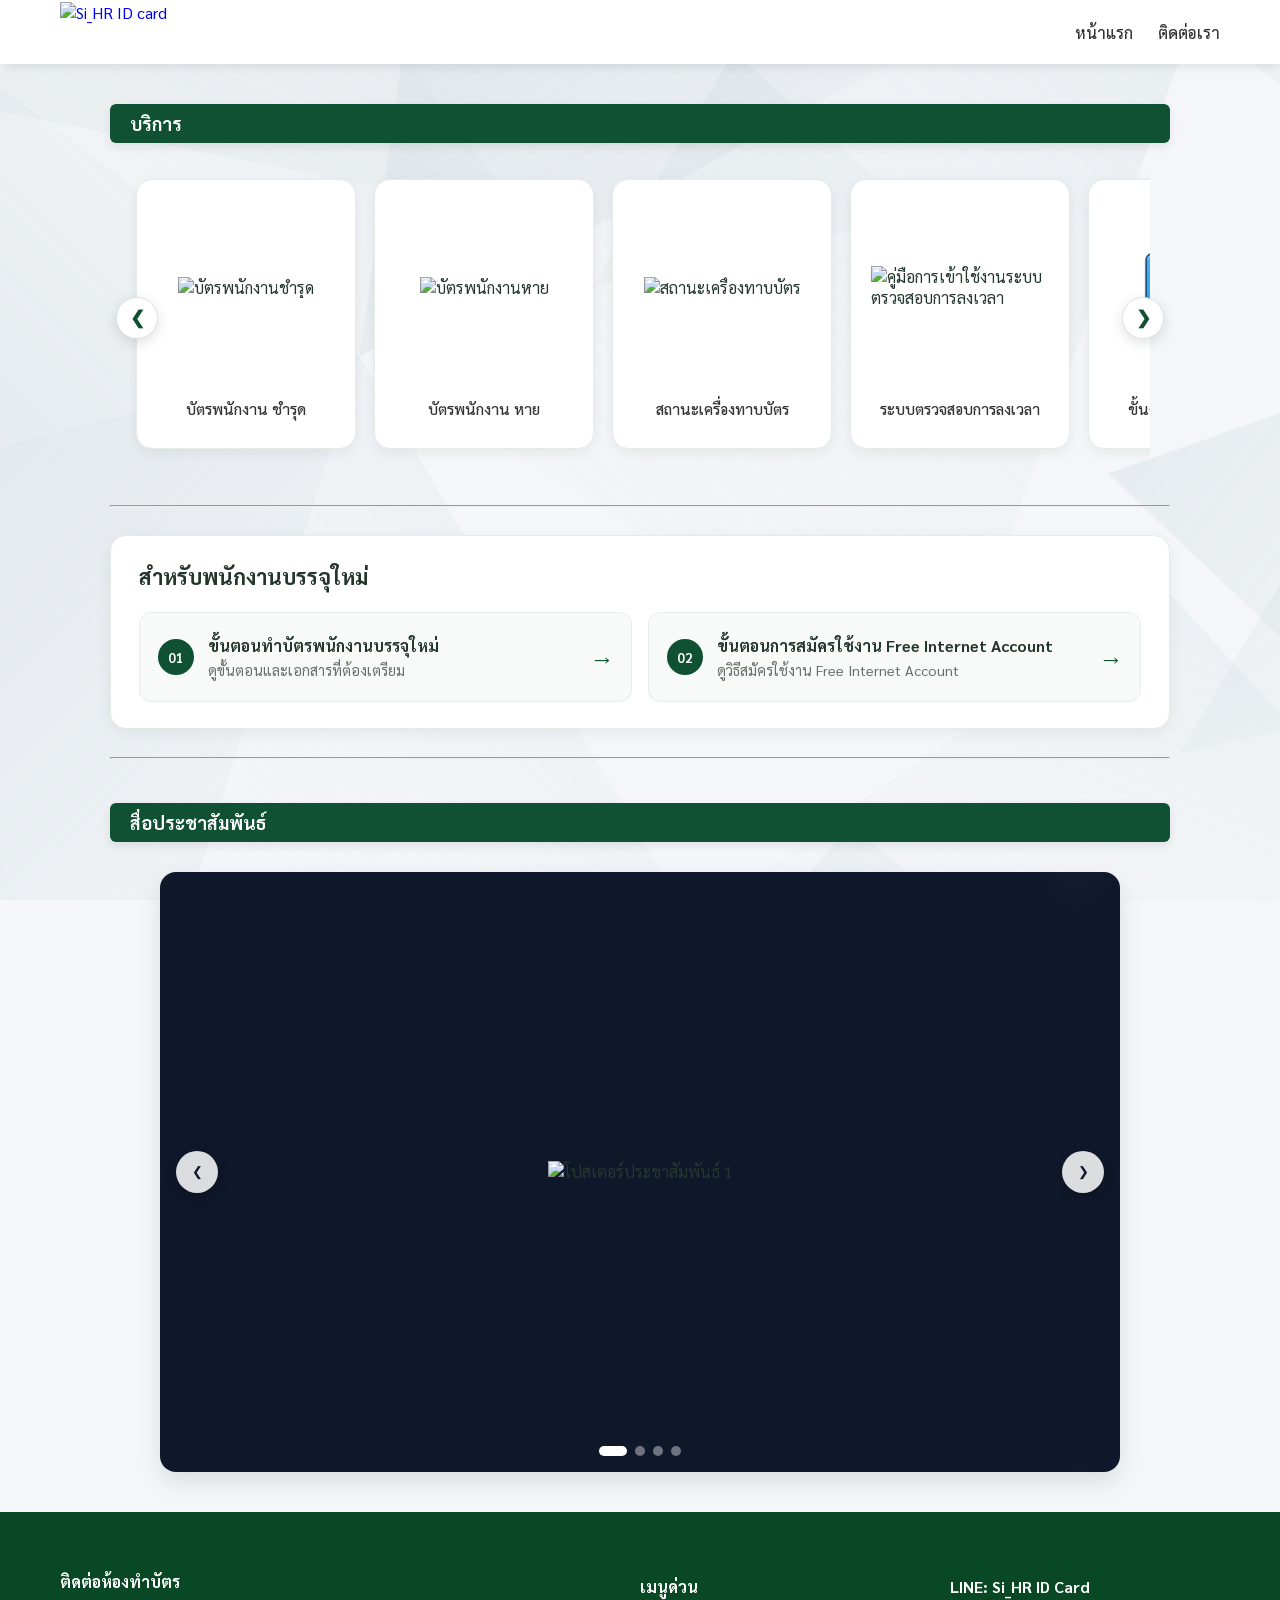
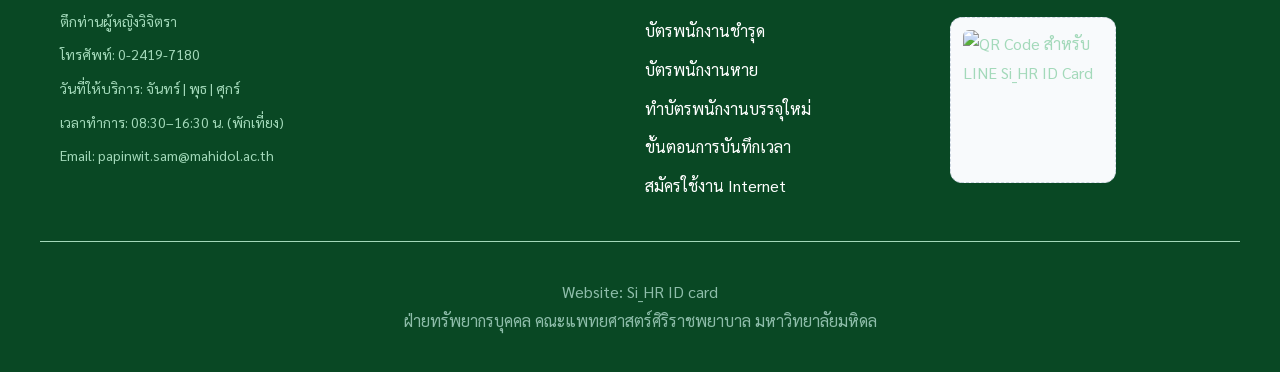
==== index.html @ 568f3525 "Update index.html" ====
<!DOCTYPE html>
<html lang="th">
<head>
  <meta charset="utf-8">
  <meta name="viewport" content="width=device-width, initial-scale=1">
  <title>Si_HR ID card - ฝ่ายทรัพยากรบุคคล คณะแพทยศาสตร์ศิริราชพยาบาล</title>
      <link rel="icon" type="image/png" href="favicon.png">
    <link rel="apple-touch-icon" href="favicon.png">

  <!-- Google Fonts -->
  <link rel="preconnect" href="https://fonts.googleapis.com">
  <link rel="preconnect" href="https://fonts.gstatic.com" crossorigin>
  <link href="https://fonts.googleapis.com/css2?family=Sarabun:wght@300;400;500;700&display=swap" rel="stylesheet">
  <link href="https://fonts.googleapis.com/css2?family=Prompt:wght@300;400;500;600&display=swap" rel="stylesheet">

  <!-- CSS หลัก (รวมจาก Style.html) -->
  <style>
    /* Base styles */
    *,
    *::before,
    *::after {
      box-sizing: border-box;
    }

    html {
      -webkit-text-size-adjust: 100%;
      text-size-adjust: 100%;
    }

    body {
      margin: 0;
      display: flex;
      flex-direction: column;
      min-height: 100vh;
      overflow-x: hidden;
      background: #f4f6f9;
      color: #26372e;
      font-family: 'Sarabun', 'Segoe UI', Tahoma, Geneva, Verdana, sans-serif;
      font-size: 16px;
    }

    a {
      text-decoration: none;
    }

    /* Styling ตัว Navbar */
    .navbar {
      background-color: #ffffff;
      box-shadow: 0 2px 10px rgba(0, 0, 0, 0.1);
      position: sticky;
      top: 0;
      z-index: 1000;
      height: 64px;
    }

    .navbar-container {
      height: 64px;
      min-height: 0;
      width: 100%;
      max-width: 1200px;
      margin: 0 auto;
      padding: 0 20px;
      display: flex;
      justify-content: space-between;
      align-items: center;
    }

    /* โลโก้ Navbar */
    .brand-logo {
      display: flex;
      align-items: center;
      flex-shrink: 0;
    }

    .brand-logo img {
      display: block;
      width: auto;
      height: 60px;
      max-width: min(48vw, 220px);
      object-fit: contain;
    }

    /* เมนูลิงก์ (Desktop) */
    .nav-menu {
      display: flex;
      list-style: none;
      gap: 25px;
      align-items: center;
    }

    .nav-item .nav-link {
      text-decoration: none;
      color: #333;
      font-size: 1rem;
      font-weight: 500;
      transition: color 0.3s ease;
    }

    .nav-item .nav-link:hover {
      color: #094824;
    }

    /* ซ่อน Checkbox สำหรับเปิด/ปิดเมนูมือถือ */
    .menu-toggle {
      display: none;
    }

    /* ปุ่ม Hamburger สำหรับมือถือ */
    .hamburger {
      display: none;
      flex-direction: column;
      cursor: pointer;
      gap: 5px;
    }

    .hamburger span {
      width: 25px;
      height: 3px;
      background-color: #333;
      border-radius: 2px;
      transition: all 0.3s ease;
    }

    @media (max-width: 768px) {
      .hamburger {
        display: flex;
      }

      .nav-menu {
        position: absolute;
        top: 100%;
        left: 0;
        width: 100%;
        background-color: #ffffff;
        flex-direction: column;
        align-items: center;
        padding: 20px 0;
        gap: 20px;
        box-shadow: 0 5px 10px rgba(0, 0, 0, 0.1);
        display: none;
      }

      .menu-toggle:checked ~ .nav-menu {
        display: flex;
      }

      .menu-toggle:checked ~ .hamburger span:nth-child(1) {
        transform: rotate(45deg) translate(5px, 6px);
      }
      .menu-toggle:checked ~ .hamburger span:nth-child(2) {
        opacity: 0;
      }
      .menu-toggle:checked ~ .hamburger span:nth-child(3) {
        transform: rotate(-45deg) translate(5px, -6px);
      }
    }

    /* Main Container */
    .main-container {
      width: 100%;
      flex: 1 0 auto;
    }

    .grid-section-container {
      max-width: 1100px;
      margin: 40px auto;
      padding: 0 20px;
    }

    /* Page Header Banner */
    .page-title-banner {
      background-color: #0f5132;
      color: #ffffff;
      text-align: left;
      padding: 8px 20px;
      margin-bottom: 15px;
      border-radius: 6px;
      box-shadow: 0 4px 10px rgba(0, 0, 0, 0.08);
      font-size: 18px;
    }

    /* Image Grid */
    .image-grid-container {
      max-width: 1200px;
      margin: 40px auto;
      padding: 0 20px;
    }

    .image-grid {
      display: grid;
      grid-template-columns: repeat(5, minmax(0, 1fr));
      gap: 20px;
    }

    .image-card {
      background-color: #ffffff;
      border: 1px solid #e5ebe7;
      border-radius: 16px;
      overflow: hidden;
      box-shadow: 0 4px 14px rgba(0, 0, 0, 0.06);
      transition: transform 0.25s ease, box-shadow 0.25s ease, border-color 0.25s ease;
      cursor: pointer;
      height: 280px;
      display: flex;
      flex-direction: column;
    }

    .image-card:hover {
      transform: translateY(-5px);
      border-color: #0f5132;
      box-shadow: 0 10px 24px rgba(15, 81, 50, 0.12);
    }

    .image-box {
      flex: 1;
      display: flex;
      justify-content: center;
      align-items: center;
      padding: 20px 20px 10px 20px;
      overflow: hidden;
    }

    .image-box img {
      max-width: 100%;
      max-height: 100%;
      object-fit: contain;
      transition: transform 0.3s ease;
    }

    .image-card:hover .image-box img {
      transform: scale(1.08);
    }

    .image-caption {
      height: 60px;
      padding: 0 15px 15px 15px;
      display: flex;
      align-items: center;
      justify-content: center;
      text-align: center;
      font-size: 0.95rem;
      font-weight: 500;
      color: #333333;
      line-height: 1.3;
    }

    .time-menu-icon {
      display: block;
      width: 140px;
      height: 140px;
    }

    /* กล่องขั้นตอนสำหรับพนักงานบรรจุใหม่ */
    .new-staff-guide {
      max-width: 1160px;
      margin: 28px auto;
      padding: 26px 28px;
      background: #ffffff;
      border: 1px solid #e5ebe7;
      border-radius: 16px;
      box-shadow: 0 4px 16px rgba(0, 0, 0, 0.06);
    }

    .new-staff-heading {
      margin-bottom: 22px;
      justify-content: center;
      align-items: center;
    }

    .new-staff-heading h2 {
      margin: 0 0 6px;
      color: #24352c;
      font-size: 1.35rem;
      font-weight: 700;
    }

    .new-staff-links {
      display: grid;
      grid-template-columns: repeat(2, minmax(0, 1fr));
      gap: 16px;
    }

    .new-staff-link-card {
      display: flex;
      align-items: center;
      gap: 14px;
      min-height: 90px;
      padding: 18px;
      color: inherit;
      text-decoration: none !important;
      background: #f7faf8;
      border: 1px solid #e7eee9;
      border-radius: 12px;
      transition: transform 0.2s ease, box-shadow 0.2s ease, border-color 0.2s ease;
    }

    .new-staff-link-card:hover {
      transform: translateY(-3px);
      border-color: #0f5132;
      box-shadow: 0 8px 18px rgba(15, 81, 50, 0.1);
    }

    .new-staff-link-card .step-number {
      display: flex;
      flex: 0 0 36px;
      width: 36px;
      height: 36px;
      align-items: center;
      justify-content: center;
      border-radius: 50%;
      background: #0f5132;
      color: #ffffff;
      font-size: 0.85rem;
      font-weight: 700;
    }

    .new-staff-link-text {
      display: flex;
      flex: 1;
      flex-direction: column;
      gap: 5px;
    }

    .new-staff-link-text strong {
      color: #26372e;
      font-size: 1rem;
    }

    .new-staff-link-text small {
      color: #647067;
      font-size: 0.9rem;
    }

    .link-arrow {
      color: #0f5132;
      font-size: 1.5rem;
      line-height: 1;
    }

    /* Map Container */
    .map-container {
      width: 100%;
      height: 500px;
    }

    .map-container iframe {
      display: block;
      width: 100%;
      height: 100%;
      max-width: 100%;
    }

    /* Poster Banner Slider */
    .poster-slider-container {
      max-width: 1000px;
      margin: 30px auto;
      padding: 0 20px;
    }

    .poster-slider-wrapper {
      position: relative;
      width: 100%;
      height: 600px;
      border-radius: 16px;
      overflow: hidden;
      box-shadow: 0 10px 25px rgba(0, 0, 0, 0.1);
      background-color: #0f172a;
    }

    .poster-slides {
      display: flex;
      width: 100%;
      height: 100%;
      transition: transform 0.5s cubic-bezier(0.25, 1, 0.5, 1);
    }

    .poster-slide {
      min-width: 100%;
      height: 100%;
      position: relative;
      display: flex;
      justify-content: center;
      align-items: center;
    }

    .poster-slide img {
      max-width: 100%;
      max-height: 100%;
      object-fit: contain;
      z-index: 2;
    }

    .poster-bg-blur {
      position: absolute;
      top: 0;
      left: 0;
      width: 100%;
      height: 100%;
      object-fit: cover !important;
      filter: blur(20px) opacity(0.35);
      transform: scale(1.1);
      z-index: 1;
    }

    .slider-btn {
      position: absolute;
      top: 50%;
      transform: translateY(-50%);
      background: rgba(255, 255, 255, 0.85);
      color: #0f172a;
      border: none;
      width: 42px;
      height: 42px;
      border-radius: 50%;
      cursor: pointer;
      z-index: 10;
      display: flex;
      align-items: center;
      justify-content: center;
      box-shadow: 0 4px 12px rgba(0, 0, 0, 0.2);
      transition: background 0.2s, transform 0.2s;
    }

    .slider-btn:hover {
      background: #ffffff;
      transform: translateY(-50%) scale(1.1);
    }

    .slider-btn.prev { left: 16px; }
    .slider-btn.next { right: 16px; }

    .slider-dots {
      position: absolute;
      bottom: 16px;
      left: 50%;
      transform: translateX(-50%);
      display: flex;
      gap: 8px;
      z-index: 10;
    }

    .dot {
      width: 10px;
      height: 10px;
      border-radius: 50%;
      background: rgba(255, 255, 255, 0.4);
      cursor: pointer;
      transition: all 0.3s ease;
    }

    .dot.active {
      width: 28px;
      border-radius: 10px;
      background: #ffffff;
    }

    /* Footer Styles */
    .footer {
      background-color: #094824;
      color: #a3d9ba;
      padding: 40px 0 20px 0;
      margin-top: auto;
      font-size: 16px;
      line-height: 1.8;
    }

    .footer-container {
      max-width: 1200px;
      margin: 0 auto;
      padding: 0 20px;
      display: grid;
      grid-template-columns: 2fr 1fr 1fr;
      gap: 40px;
    }

    .footer-about h3,
    .footer-links h4 {
      color: #ffffff;
      font-size: 16px;
      margin-bottom: 15px;
    }

    .footer-about p {
      line-height: 1.4;
      font-size: 14px;
      color: #a3d9ba;
    }

    .footer-about p:last-child {
      margin-bottom: 0;
    }

    .footer-links ul {
      list-style: none;
      padding: 0;
      margin: 0;
    }

    .footer-links li {
      margin-bottom: 10px;
    }

    .footer-links a {
      color: #ffffff;
      text-decoration: none;
      display: inline-block;
      transition: transform 0.3s cubic-bezier(0.25, 1, 0.5, 1), color 0.3s ease;
    }

    .footer-links a:hover {
      color: #ffffff;
      transform: translateX(8px);
    }

    .footer-links a::before {
      content: "— ";
      opacity: 0;
      margin-right: -12px;
      transition: all 0.3s cubic-bezier(0.25, 1, 0.5, 1);
    }

    .footer-links a:hover::before {
      opacity: 1;
      margin-right: 6px;
    }

    .qr-image-box {
      background: #f8fafc;
      padding: 12px;
      border-radius: 12px;
      border: 1px dashed #cbd5e1;
      display: inline-block;
    }

    .qr-image-box img {
      width: 140px;
      height: 140px;
      object-fit: contain;
      display: block;
      border-radius: 6px;
    }

    .footer-bottom {
      max-width: 1200px;
      margin: 30px auto 0 auto;
      padding: 20px 20px 0 20px;
      border-top: 1px solid #a3d9ba;
      text-align: center;
      color: #8ebdaa;
      font-size: 16px;
    }

    .visitor-counter-box {
      display: inline-flex;
      align-items: center;
      gap: 8px;
      padding: 6px 14px;
      border: 1px solid rgba(255, 255, 255, 0.22);
      border-radius: 20px;
      background: rgba(255, 255, 255, 0.1);
      color: #fff;
      font-size: 0.9rem;
    }

    .visitor-number {
      padding: 2px 8px;
      border-radius: 6px;
      background: rgba(0, 0, 0, 0.2);
      color: #4ade80;
      font-weight: 700;
    }

    /* Responsive Breakpoints */
    @media (max-width: 992px) {
      html {
        font-size: 20px;
      }

      body {
        font-size: 20px;
        line-height: 1.65;
      }

      .navbar,
      .navbar-container {
        height: 80px;
        min-height: 80px;
      }

      .navbar-container {
        padding-right: 20px;
        padding-left: 20px;
      }

      .brand-logo img {
        height: 58px;
        max-width: 55vw;
      }

      .page-title-banner {
        padding: 15px 18px;
        font-size: 1.35rem;
        line-height: 1.4;
      }

      .image-grid-container {
        margin: 28px auto;
      }

      .image-grid,
      .new-staff-links {
        grid-template-columns: minmax(0, 1fr);
        gap: 20px;
      }

      .image-card {
        height: 420px;
      }

      .image-box {
        padding: 18px;
      }

      .image-box img {
        width: min(100%, 280px);
        max-height: 265px;
      }

      .image-caption {
        height: auto;
        min-height: 82px;
        padding: 12px 16px 18px;
        font-size: 1.28rem;
        line-height: 1.5;
      }

      .new-staff-guide {
        padding: 26px 22px;
      }

      .new-staff-heading h2 {
        font-size: 1.45rem;
      }

      .new-staff-link-card {
        min-height: 136px;
        padding: 22px;
      }

      .new-staff-link-card .step-number {
        width: 46px;
        height: 46px;
        flex-basis: 46px;
        font-size: 1rem;
      }

      .new-staff-link-text strong {
        font-size: 1.2rem;
        line-height: 1.45;
      }

      .new-staff-link-text small {
        font-size: 1.05rem;
        line-height: 1.5;
      }

      .link-arrow {
        font-size: 2.2rem;
      }

      .map-container {
        height: min(65vh, 580px) !important;
        min-height: 380px;
        max-height: 580px;
      }

      .poster-slider-wrapper {
        height: clamp(560px, 145vw, 720px);
      }

      .slider-btn {
        width: 48px;
        height: 48px;
        font-size: 1.15rem;
      }

      .footer {
        padding: 42px 0 26px;
        font-size: 1.05rem;
        line-height: 1.8;
      }

      .footer-container {
        grid-template-columns: 1fr;
        gap: 30px;
      }

      .footer-about h3,
      .footer-links h4 {
        margin-bottom: 14px;
        font-size: 1.3rem;
        line-height: 1.45;
      }

      .footer-about p,
      .footer-links a {
        font-size: 1.05rem;
        line-height: 1.4;
      }

      .footer-links li {
        margin-bottom: 6px;
        line-height: 1.35;
      }

      .qr-image-box img {
        width: 180px;
        height: 180px;
      }

      .footer-bottom {
        margin-top: 26px;
        padding-top: 20px;
        font-size: 1rem;
        line-height: 1.7;
      }
    }

    @media (max-width: 768px) {
      .main-container,
      .grid-section-container {
        width: 100%;
        max-width: 100%;
        padding-right: 12px !important;
        padding-left: 12px !important;
      }

      .image-grid-container,
      .poster-slider-container {
        width: 100%;
        max-width: 100%;
        padding-right: 12px;
        padding-left: 12px;
      }
    }

 /* ==========================================
   Service Section: สไลด์บนคอมพิวเตอร์ / เรียงแนวตั้งบนมือถือ
   ========================================== */
.service-slider-section {
  max-width: 1200px;
  margin: 24px auto 36px;
  padding: 0 20px;
  position: relative;
}

.service-slider-header {
  display: flex;
  align-items: center;
  justify-content: space-between;
  margin-bottom: 14px;
}

.service-slider-header h2 {
  margin: 0;
  color: #0f5132;
  font-size: 1.4rem;
  font-weight: 700;
}

.service-slider-wrapper {
  position: relative;
  display: flex;
  align-items: center;
}

/* บนคอมพิวเตอร์: แถบเลื่อนแนวนอน */
.service-track {
  display: flex;
  gap: 18px;
  overflow-x: auto;
  padding: 12px 6px 20px;
  width: 100%;
  cursor: grab;
  user-select: none;
  -webkit-user-select: none;
  scrollbar-width: none;
}

.service-track::-webkit-scrollbar {
  display: none;
}

.service-track.is-dragging {
  cursor: grabbing;
  scroll-behavior: auto !important;
}

.service-track > a {
  flex: 0 0 220px;
  text-decoration: none !important;
  color: inherit;
  -webkit-user-drag: none;
}

.service-track img {
  pointer-events: none;
  -webkit-user-drag: none;
}

.service-track .image-card {
  background-color: #ffffff;
  border: 1px solid #e5ebe7;
  border-radius: 16px;
  overflow: hidden;
  box-shadow: 0 4px 14px rgba(0, 0, 0, 0.06);
  transition: transform 0.25s ease, box-shadow 0.25s ease, border-color 0.25s ease;
  height: 270px;
  display: flex;
  flex-direction: column;
}

.service-track .image-card:hover {
  transform: translateY(-5px);
  border-color: #0f5132;
  box-shadow: 0 10px 24px rgba(15, 81, 50, 0.12);
}

.service-track .image-box {
  flex: 1;
  display: flex;
  justify-content: center;
  align-items: center;
  padding: 20px 20px 10px 20px;
  overflow: hidden;
}

.service-track .image-box img {
  max-width: 100%;
  max-height: 100%;
  object-fit: contain;
  transition: transform 0.3s ease;
}

.service-track .image-card:hover .image-box img {
  transform: scale(1.08);
}

.service-track .image-caption {
  height: 64px;
  padding: 0 14px 14px 14px;
  display: flex;
  align-items: center;
  justify-content: center;
  text-align: center;
  font-size: 0.96rem;
  font-weight: 500;
  color: #333333;
  line-height: 1.35;
}

/* ปุ่มลูกศร ซ้าย - ขวา (แสดงเฉพาะหน้าจอคอมพิวเตอร์) */
.service-nav-btn {
  position: absolute;
  top: 50%;
  transform: translateY(-50%);
  width: 42px;
  height: 42px;
  border-radius: 50%;
  background: #ffffff;
  border: 1px solid #dce5df;
  color: #0f5132;
  font-size: 1.15rem;
  font-weight: 700;
  display: flex;
  align-items: center;
  justify-content: center;
  cursor: pointer;
  z-index: 10;
  box-shadow: 0 4px 14px rgba(0, 0, 0, 0.12);
  transition: background-color 0.2s ease, color 0.2s ease, transform 0.2s ease;
}

.service-nav-btn:hover {
  background: #0f5132;
  color: #ffffff;
  transform: translateY(-50%) scale(1.08);
}

.service-nav-btn.prev { left: -14px; }
.service-nav-btn.next { right: -14px; }

/* ==========================================
   หน้าจอโทรศัพท์ (<= 768px): เรียงแถวละ 1 กล่องลงมาเรื่อยๆ
   ========================================== */
@media (max-width: 768px) {
  .service-slider-section {
    padding: 0 12px;
  }

  /* ซ่อนปุ่มลูกศรซ้าย-ขวาบนมือถือ */
  .service-nav-btn {
    display: none !important;
  }

  /* เปลี่ยนแถบเลื่อนเป็น Grid 1 คอลัมน์เรียงลงมา */
  .service-track {
    display: grid;
    grid-template-columns: minmax(0, 1fr);
    gap: 14px;
    overflow-x: visible;
    padding: 8px 0 12px;
    cursor: default;
  }

  .service-track > a {
    display: block;
    width: 100%;
    flex: none;
  }

  /* คงขนาดกล่องและตัวอักษรเดิมตามที่ต้องการ */
  .service-track .image-card {
    width: 100%;
    height: 245px;
  }

  .service-track .image-box {
    padding: 18px 18px 8px;
  }

  .service-track .image-box img {
    max-height: 145px;
  }

  .service-track .image-caption {
    height: auto;
    min-height: 58px;
    padding: 6px 14px 14px;
    font-size: 0.95rem;
    line-height: 1.4;
  }
}
    
  </style>
</head>

<body>

  <!-- พื้นหลังลายเหลี่ยมโทนเทาอมฟ้า (เคลื่อนที่ช้าๆ ตามการเลื่อนหน้า) -->
    <div id="bgFx" aria-hidden="true" style="position:fixed;inset:0;z-index:-1;overflow:hidden;pointer-events:none;">
        <div data-parallax="1" style="position:absolute;left:-4%;top:-15%;width:108%;height:130%;will-change:transform;">
            <svg viewBox="0 0 1600 1000" preserveAspectRatio="xMidYMid slice" width="100%" height="100%" xmlns="http://www.w3.org/2000/svg">
                <defs>
                    <linearGradient id="bgA" x1="0" y1="0" x2="1" y2="1"><stop offset="0" stop-color="#9fb5bb" stop-opacity=".30"/><stop offset="1" stop-color="#cfdcdf" stop-opacity=".06"/></linearGradient>
                    <linearGradient id="bgB" x1="1" y1="0" x2="0" y2="1"><stop offset="0" stop-color="#b8c9cd" stop-opacity=".26"/><stop offset="1" stop-color="#ffffff" stop-opacity="0"/></linearGradient>
                    <linearGradient id="bgC" x1="0" y1="1" x2="1" y2="0"><stop offset="0" stop-color="#8fa8af" stop-opacity=".22"/><stop offset="1" stop-color="#dde7e9" stop-opacity=".04"/></linearGradient>
                </defs>
                <polygon points="0,0 620,0 560,420" fill="url(#bgB)"/>
                <polygon points="620,0 1320,0 560,420" fill="url(#bgA)"/>
                <polygon points="1320,0 1060,730 560,420" fill="url(#bgB)"/>
                <polygon points="0,0 560,420 0,560" fill="url(#bgC)"/>
                <polygon points="0,560 560,420 380,1000 0,1000" fill="url(#bgA)"/>
                <polygon points="560,420 380,1000 900,1000" fill="url(#bgB)"/>
            </svg>
        </div>
        <div data-parallax="0.65" style="position:absolute;left:-4%;top:-15%;width:108%;height:130%;will-change:transform;">
            <svg viewBox="0 0 1600 1000" preserveAspectRatio="xMidYMid slice" width="100%" height="100%" xmlns="http://www.w3.org/2000/svg">
                <polygon points="1100,0 1600,0 1600,380" fill="url(#bgC)" opacity=".7"/>
                <polygon points="1600,380 1200,520 1600,900" fill="url(#bgA)" opacity=".6"/>
                <polygon points="700,1000 1250,620 1600,1000" fill="url(#bgB)" opacity=".8"/>
                <polygon points="200,200 520,60 700,300" fill="url(#bgC)" opacity=".5"/>
            </svg>
        </div>
        <div data-parallax="0.35" style="position:absolute;left:-4%;top:-15%;width:108%;height:130%;will-change:transform;">
            <svg viewBox="0 0 1600 1000" preserveAspectRatio="xMidYMid slice" width="100%" height="100%" xmlns="http://www.w3.org/2000/svg">
                <polygon points="880,160 1040,300 760,360" fill="url(#bgA)" opacity=".5"/>
                <polygon points="1380,560 1520,700 1260,760" fill="url(#bgA)" opacity=".5"/>
                <polygon points="120,720 260,860 40,900" fill="url(#bgA)" opacity=".5"/>
                <polygon points="980,820 1120,940 860,960" fill="url(#bgA)" opacity=".45"/>
            </svg>
        </div>
    </div>

  <!-- Navbar (รวมจาก Navbar.html) -->
  <nav class="navbar" aria-label="เมนูหลัก">
    <div class="navbar-container">
      <a href="index.html" class="brand-logo" aria-label="Si_HR ID card หน้าแรก">
        <img src="https://lh3.googleusercontent.com/d/1N0Srr3clRVZb4q0xxXGf65a9Et0MfInw" alt="Si_HR ID card">
      </a>

      <input type="checkbox" id="menu-toggle" class="menu-toggle" aria-label="เปิดหรือปิดเมนู">
      <label for="menu-toggle" class="hamburger" aria-hidden="true">
        <span></span><span></span><span></span>
      </label>

      <ul class="nav-menu">
        <li class="nav-item"><a href="index.html" class="nav-link">หน้าแรก</a></li>
        <li class="nav-item"><a href="#contact" class="nav-link">ติดต่อเรา</a></li>
      </ul>
    </div>
  </nav>

  <!-- เนื้อหาหลัก (จาก ID_Card.html) -->
  <main class="main-container">
    <div class="grid-section-container">
      <div class="main-content">

        <h2 class="page-title-banner">บริการ</h2>

       <section class="service-slider-section" aria-labelledby="service-heading">
  <div class="service-slider-wrapper">
    <!-- ปุ่มเลื่อนซ้าย -->
    <button type="button" class="service-nav-btn prev" onclick="scrollServiceTrack(-1)" aria-label="เลื่อนบริการไปทางซ้าย">
      &#10094;
    </button>

    <!-- แถบการ์ดบริการ (เลื่อนซ้าย-ขวาได้ทั้งนิ้วปัดและคลิกปุ่ม) -->
    <div class="service-track" id="serviceTrack">

      <!-- 1. บัตรพนักงานชำรุด -->
      <a href="damaged-card.html">
        <div class="image-card">
          <div class="image-box">
            <img src="https://lh3.googleusercontent.com/d/1MzKDbjQoeiV07Se1hoNVpm5_tr8VKAsE" alt="บัตรพนักงานชำรุด">
          </div>
          <div class="image-caption">บัตรพนักงาน ชำรุด</div>
        </div>
      </a>

      <!-- 2. บัตรพนักงานหาย -->
      <a href="lost-card.html">
        <div class="image-card">
          <div class="image-box">
            <img src="https://lh3.googleusercontent.com/d/1KXcqbKx3KX5I4AiE3S2kB2IRbgbsQtMG" alt="บัตรพนักงานหาย">
          </div>
          <div class="image-caption">บัตรพนักงาน หาย</div>
        </div>
      </a>

      <!-- 3. สถานะเครื่องทาบบัตร -->
      <a href="access-procedures.html" rel="noopener noreferrer">
        <div class="image-card">
          <div class="image-box">
            <img src="https://lh3.googleusercontent.com/d/1tmFdGtsVgbZkvyIh-hMwC46C8wxkjowQ" alt="สถานะเครื่องทาบบัตร">
          </div>
          <div class="image-caption">สถานะเครื่องทาบบัตร</div>
        </div>
      </a>

      <!-- 4. คู่มือระบบตรวจสอบการลงเวลา -->
      <a href="card-map.html" target="_blank" rel="noopener noreferrer">
        <div class="image-card">
          <div class="image-box">
            <img src="https://lh3.googleusercontent.com/d/1Ao64DWcdWOHHdDG-63X2jXXSx6j0qG5H" alt="คู่มือการเข้าใช้งานระบบตรวจสอบการลงเวลา">
          </div>
          <div class="image-caption">ระบบตรวจสอบการลงเวลา</div>
        </div>
      </a>

      <!-- 5. ขั้นตอนการบันทึกเวลา -->
      <a href="time-recording-guide.html">
        <div class="image-card">
          <div class="image-box">
          <img src="time-recording-guide.png" alt="ขั้นตอนการบันทึกเวลา">
          </div>
          <div class="image-caption">ขั้นตอนการบันทึกเวลา</div>
        </div>
      </a>

      <!-- 6. การลงเวลา กรณีลาครึ่งวัน -->
      <a href="half-day-leave.html">
        <div class="image-card">
          <div class="image-box">
          <img src="half-day-leave.png" alt="การลงเวลากรณีลาครึ่งวัน">
          </div>
          <div class="image-caption">การลงเวลากรณีลาครึ่งวัน</div>
        </div>
      </a>

    </div>

    <!-- ปุ่มเลื่อนขวา -->
    <button type="button" class="service-nav-btn next" onclick="scrollServiceTrack(1)" aria-label="เลื่อนบริการไปทางขวา">
      &#10095;
    </button>
  </div>
</section>

        <hr>

        <!-- สำหรับพนักงานบรรจุใหม่ -->
        <section class="new-staff-guide">
          <div class="new-staff-heading">
            <h2>สำหรับพนักงานบรรจุใหม่</h2>
          </div>

          <div class="new-staff-links">
            <a class="new-staff-link-card" href="new-employee-card.html">
              <span class="step-number">01</span>
              <span class="new-staff-link-text">
                <strong>ขั้นตอนทำบัตรพนักงานบรรจุใหม่</strong>
                <small>ดูขั้นตอนและเอกสารที่ต้องเตรียม</small>
              </span>
              <span class="link-arrow" aria-hidden="true">&rarr;</span>
            </a>

            <a class="new-staff-link-card" href="internet-guide.html">
              <span class="step-number">02</span>
              <span class="new-staff-link-text">
                <strong>ขั้นตอนการสมัครใช้งาน Free Internet Account</strong>
                <small>ดูวิธีสมัครใช้งาน Free Internet Account</small>
              </span>
              <span class="link-arrow" aria-hidden="true">&rarr;</span>
            </a>
          </div>
        </section>

        <hr>

        <!-- แผนที่ (ชี้ไปที่ GitHub Pages แผนที่ที่สร้างไว้) 
        <div class="map-container">
          <iframe
            src="https://papinwitsam.github.io/siriraj-HR-ID-card/card-map.html"
            width="100%"
            height="100%"
            style="border: 0; border-radius: 8px;"
            allowfullscreen>
          </iframe>
        </div>-->

        <br>
      </div>

      <!-- สื่อประชาสัมพันธ์ -->
      <h2 class="page-title-banner">สื่อประชาสัมพันธ์</h2>

      <div class="poster-slider-container">
        <div class="poster-slider-wrapper">

          <button class="slider-btn prev" onclick="moveSlide(-1)" aria-label="เลื่อนโปสเตอร์ก่อนหน้า">
            &#10094;
          </button>
          <button class="slider-btn next" onclick="moveSlide(1)" aria-label="เลื่อนโปสเตอร์ถัดไป">
            &#10095;
          </button>

          <div class="poster-slides" id="posterSlides">
            <div class="poster-slide">
              <img src="https://lh3.googleusercontent.com/d/1p2bYehZKLTsUDFuSaKD73L88STmVhKTY" class="poster-bg-blur" alt="" aria-hidden="true">
              <img src="https://lh3.googleusercontent.com/d/1p2bYehZKLTsUDFuSaKD73L88STmVhKTY" alt="โปสเตอร์ประชาสัมพันธ์ 1">
            </div>

            <div class="poster-slide">
              <img src="https://lh3.googleusercontent.com/d/1LsRslHw8bgGKkA-_j0Hh54Bbmb5_7h_n" class="poster-bg-blur" alt="" aria-hidden="true">
              <img src="https://lh3.googleusercontent.com/d/1LsRslHw8bgGKkA-_j0Hh54Bbmb5_7h_n" alt="โปสเตอร์ประชาสัมพันธ์ 2">
            </div>

            <div class="poster-slide">
              <img src="https://lh3.googleusercontent.com/d/1pc4wAUBtdFqz4mg_Xm4aV3Edn9Mp1m1d" class="poster-bg-blur" alt="" aria-hidden="true">
              <img src="https://lh3.googleusercontent.com/d/1pc4wAUBtdFqz4mg_Xm4aV3Edn9Mp1m1d" alt="โปสเตอร์ประชาสัมพันธ์ 3">
            </div>

            <div class="poster-slide">
              <img src="https://lh3.googleusercontent.com/d/1c1IlvbdfFsJ7xsNHm33H0rqQc73-g9Au" class="poster-bg-blur" alt="" aria-hidden="true">
              <img src="https://lh3.googleusercontent.com/d/1c1IlvbdfFsJ7xsNHm33H0rqQc73-g9Au" alt="โปสเตอร์ประชาสัมพันธ์ 4">
            </div>
          </div>

          <div class="slider-dots" id="sliderDots">
            <span class="dot active" onclick="currentSlide(0)" aria-label="แสดงโปสเตอร์ที่ 1"></span>
            <span class="dot" onclick="currentSlide(1)" aria-label="แสดงโปสเตอร์ที่ 2"></span>
            <span class="dot" onclick="currentSlide(2)" aria-label="แสดงโปสเตอร์ที่ 3"></span>
            <span class="dot" onclick="currentSlide(3)" aria-label="แสดงโปสเตอร์ที่ 4"></span>
          </div>

        </div>
      </div>

    </div>
  </main>

  <!-- Site footer (รวมจาก Footer.html) -->
  <footer class="footer">
    <div class="footer-container">
      <div class="footer-about" id="contact">
        <h3>ติดต่อห้องทำบัตร</h3>
        <p>ตึกท่านผู้หญิงวิจิตรา</p>
        <p>โทรศัพท์: 0-2419-7180</p>
        <p>วันที่ให้บริการ: จันทร์ | พุธ | ศุกร์</p>
        <p>เวลาทำการ: 08:30–16:30 น. (พักเที่ยง)</p>
        <p>Email: papinwit.sam@mahidol.ac.th</p>
      </div>

      <nav class="footer-links" aria-label="เมนูด่วน">
        <h4>เมนูด่วน</h4>
        <ul>
          <li><a href="damaged-card.html">บัตรพนักงานชำรุด</a></li>
          <li><a href="lost-card.html">บัตรพนักงานหาย</a></li>
          <li><a href="new-employee-card.html">ทำบัตรพนักงานบรรจุใหม่</a></li>
          <li><a href="time-recording-guide.html">ขั้นตอนการบันทึกเวลา</a></li>
          <li><a href="internet-guide.html">สมัครใช้งาน Internet</a></li>
        </ul>
      </nav>

      <div class="footer-links">
        <h4>LINE: Si_HR ID Card</h4>
        <div class="qr-image-box">
          <img src="https://lh3.googleusercontent.com/d/1Mvo_v_kDtL4wOh22Q36dZmUaND2Kub74" alt="QR Code สำหรับ LINE Si_HR ID Card" loading="lazy">
        </div>
      </div>
    </div>

    <div class="footer-bottom">
      <p>Website: Si_HR ID card<br>ฝ่ายทรัพยากรบุคคล คณะแพทยศาสตร์ศิริราชพยาบาล มหาวิทยาลัยมหิดล</p>
    </div>
  </footer>

  <!-- Script สไลด์โปสเตอร์ -->
  <script>
    let currentIndex = 0;
    const slides = document.getElementById('posterSlides');
    const dots = document.querySelectorAll('#sliderDots .dot');
    const totalSlides = dots.length;
    let autoSlideTimer;

    function updateSlide() {
      if (!slides || totalSlides === 0) return;
      slides.style.transform = `translateX(-${currentIndex * 100}%)`;
      dots.forEach((dot, index) => {
        dot.classList.toggle('active', index === currentIndex);
      });
    }

    function moveSlide(direction) {
      if (totalSlides === 0) return;
      currentIndex = (currentIndex + direction + totalSlides) % totalSlides;
      updateSlide();
      resetAutoSlide();
    }

    function currentSlide(index) {
      if (totalSlides === 0) return;
      currentIndex = (index + totalSlides) % totalSlides;
      updateSlide();
      resetAutoSlide();
    }

    function startAutoSlide() {
      if (totalSlides <= 1) return;
      autoSlideTimer = setInterval(() => {
        currentIndex = (currentIndex + 1) % totalSlides;
        updateSlide();
      }, 4000);
    }

    function resetAutoSlide() {
      clearInterval(autoSlideTimer);
      startAutoSlide();
    }

    startAutoSlide();

    document.addEventListener('DOMContentLoaded', function () {
  const track = document.getElementById('serviceTrack');
  if (!track) return;

  const originalCards = Array.from(track.children);
  const mobileQuery = window.matchMedia('(max-width: 768px)');
  let isSliderActive = false;
  let setWidth = 0;
  let isJumping = false;

  function getSetWidth() {
    const firstOriginal = originalCards[0];
    const gap = parseFloat(getComputedStyle(track).gap) || 18;
    return (firstOriginal.offsetWidth + gap) * originalCards.length;
  }

  function enableDesktopSlider() {
    if (isSliderActive) return;
    isSliderActive = true;

    // สร้างสำเนาหัว-ท้ายเฉพาะตอนใช้งานบนหน้าจอคอมพิวเตอร์
    for (let i = 0; i < 2; i++) {
      originalCards.forEach(card => {
        const cloneEnd = card.cloneNode(true);
        cloneEnd.classList.add('service-clone');
        cloneEnd.setAttribute('aria-hidden', 'true');
        track.appendChild(cloneEnd);
      });
      originalCards.slice().reverse().forEach(card => {
        const cloneStart = card.cloneNode(true);
        cloneStart.classList.add('service-clone');
        cloneStart.setAttribute('aria-hidden', 'true');
        track.insertBefore(cloneStart, track.firstChild);
      });
    }

    setWidth = getSetWidth();
    track.scrollLeft = setWidth * 2;
  }

  function disableMobileSlider() {
    if (!isSliderActive) return;
    isSliderActive = false;

    // ลบการ์ดสำเนาออกทั้งหมดบนมือถือ เพื่อไม่ให้แสดงซ้ำซ้อน
    track.querySelectorAll('.service-clone').forEach(el => el.remove());
    track.scrollLeft = 0;
  }

  function handleResponsiveMode(e) {
    if (e.matches) {
      disableMobileSlider();
    } else {
      enableDesktopSlider();
    }
  }

  // ตรวจสอบโหมดทันทีที่โหลดหน้าเว็บ และคอยจับเวลาปรับขนาดหน้าจอ
  handleResponsiveMode(mobileQuery);
  mobileQuery.addEventListener('change', handleResponsiveMode);

  window.addEventListener('resize', () => {
    if (!isSliderActive) return;
    setWidth = getSetWidth();
    track.scrollLeft = setWidth * 2;
  });

  // ระบบวนลูป (ทำงานเฉพาะบนคอมพิวเตอร์)
  function handleInfiniteLoop() {
    if (!isSliderActive || isJumping) return;

    if (track.scrollLeft < setWidth * 1.2) {
      isJumping = true;
      track.scrollLeft += setWidth;
      requestAnimationFrame(() => { isJumping = false; });
    } else if (track.scrollLeft > setWidth * 2.8) {
      isJumping = true;
      track.scrollLeft -= setWidth;
      requestAnimationFrame(() => { isJumping = false; });
    }
  }
  track.addEventListener('scroll', handleInfiniteLoop, { passive: true });

  // ระบบคลิกเมาส์ค้างแล้วลากบนคอมพิวเตอร์
  let isDown = false;
  let startX = 0;
  let scrollStart = 0;
  let hasDragged = false;

  track.addEventListener('mousedown', (e) => {
    if (!isSliderActive || e.button !== 0) return;
    isDown = true;
    hasDragged = false;
    track.classList.add('is-dragging');
    startX = e.pageX - track.offsetLeft;
    scrollStart = track.scrollLeft;
  });

  window.addEventListener('mousemove', (e) => {
    if (!isDown || !isSliderActive) return;
    const x = e.pageX - track.offsetLeft;
    const walk = (x - startX) * 1.3;
    if (Math.abs(walk) > 6) {
      hasDragged = true;
    }
    track.scrollLeft = scrollStart - walk;
    handleInfiniteLoop();
  });

  window.addEventListener('mouseup', () => {
    if (!isDown) return;
    isDown = false;
    track.classList.remove('is-dragging');
  });

  track.addEventListener('click', (e) => {
    if (hasDragged) {
      e.preventDefault();
      e.stopPropagation();
      hasDragged = false;
    }
  }, true);

  // ปุ่มกดลูกศร ซ้าย - ขวา บนคอมพิวเตอร์
  window.scrollServiceTrack = function (direction) {
    if (!isSliderActive) return;
    const firstOriginal = originalCards[0];
    const gap = parseFloat(getComputedStyle(track).gap) || 18;
    const step = (firstOriginal.offsetWidth + gap) * 2;

    track.scrollBy({
      left: direction * step,
      behavior: 'smooth'
    });
  };
});
    
  </script>

</body>
</html>
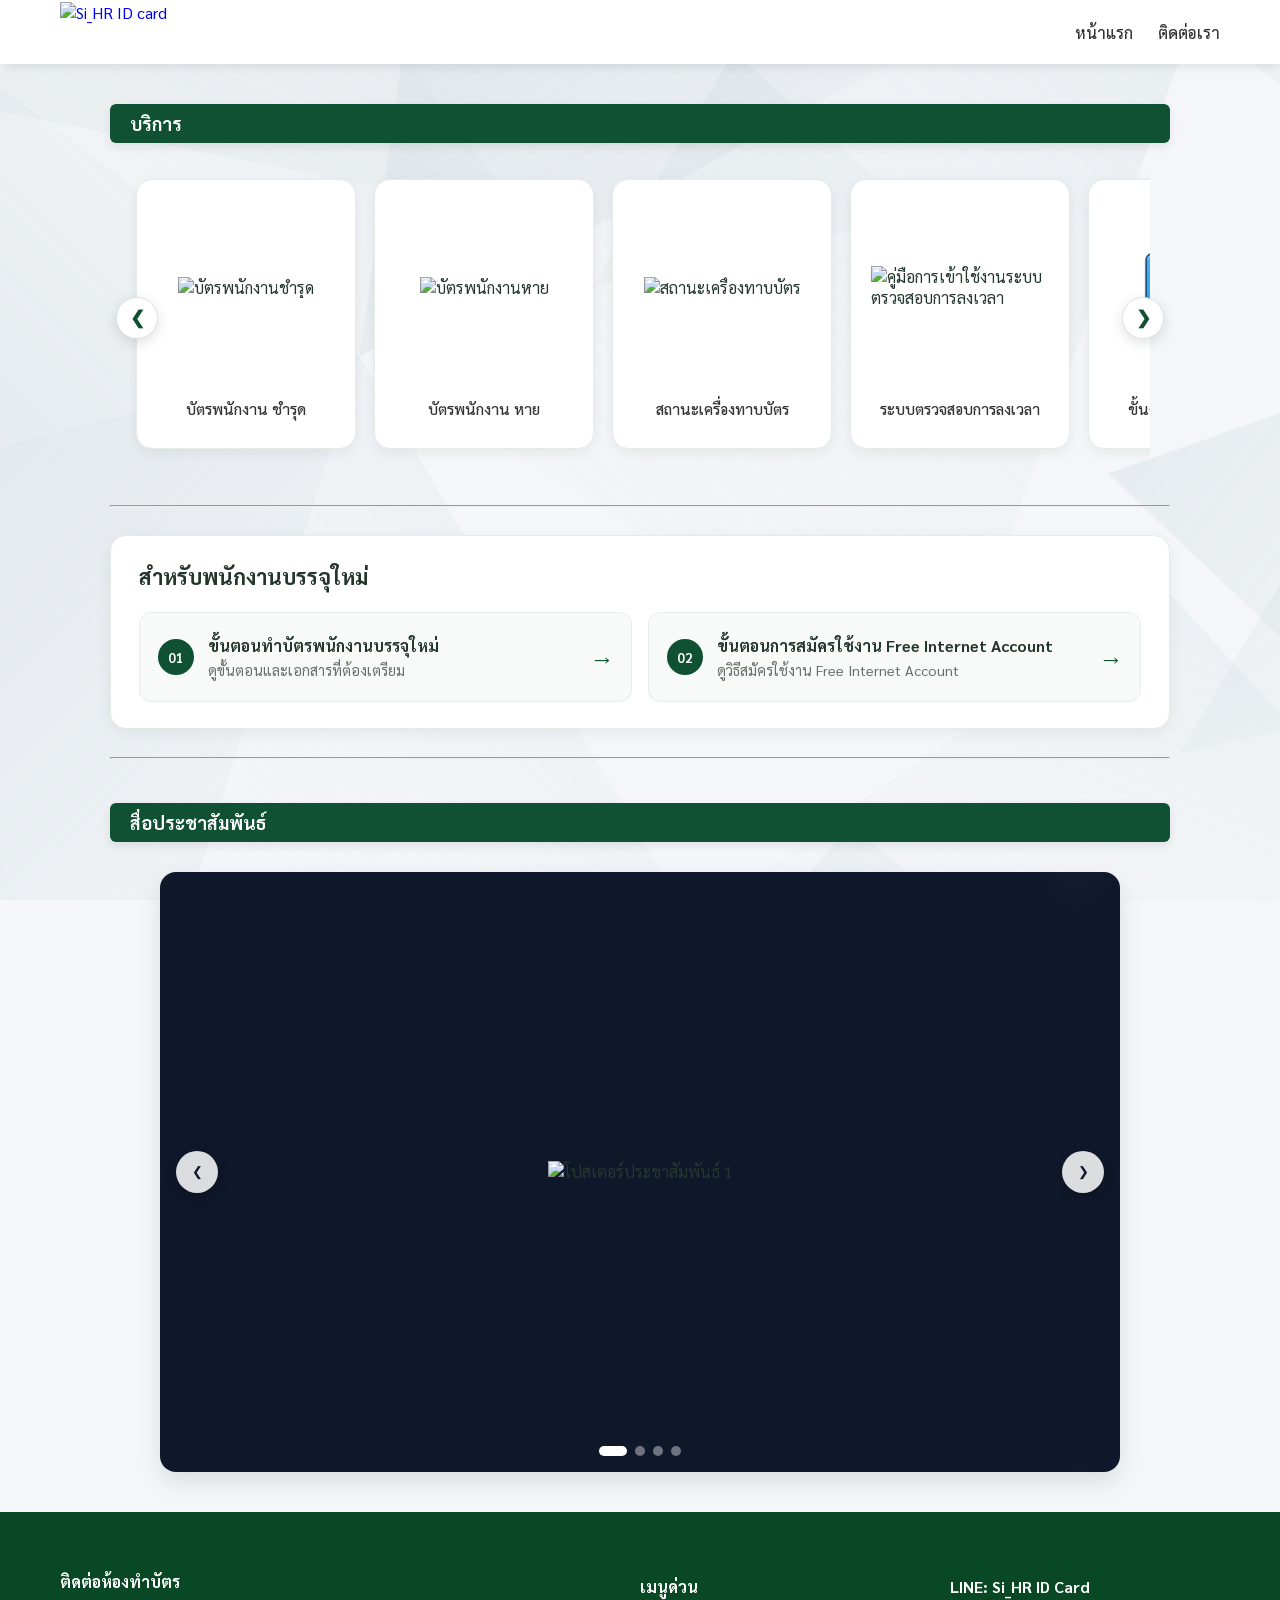
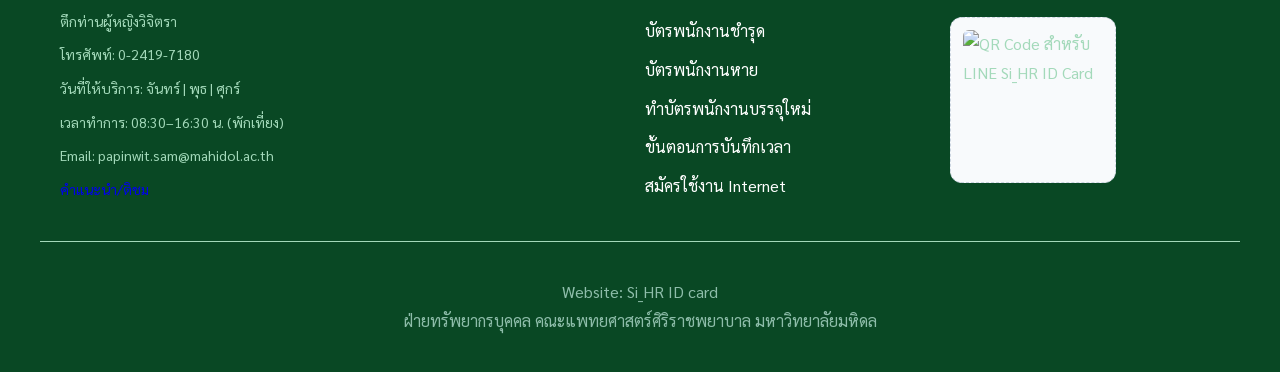
==== commit 74cdf86d: "Update index.html" ====
--- a/index.html
+++ b/index.html
@@ -1039,7 +1039,7 @@
       </a>
 
       <!-- 3. สถานะเครื่องทาบบัตร -->
-      <a href="access-procedures.html" rel="noopener noreferrer">
+      <a href="card-map.html" rel="noopener noreferrer">
         <div class="image-card">
           <div class="image-box">
             <img src="https://lh3.googleusercontent.com/d/1tmFdGtsVgbZkvyIh-hMwC46C8wxkjowQ" alt="สถานะเครื่องทาบบัตร">
@@ -1049,7 +1049,7 @@
       </a>
 
       <!-- 4. คู่มือระบบตรวจสอบการลงเวลา -->
-      <a href="card-map.html" target="_blank" rel="noopener noreferrer">
+      <a href="access-procedures.html" target="_blank" rel="noopener noreferrer">
         <div class="image-card">
           <div class="image-box">
             <img src="https://lh3.googleusercontent.com/d/1Ao64DWcdWOHHdDG-63X2jXXSx6j0qG5H" alt="คู่มือการเข้าใช้งานระบบตรวจสอบการลงเวลา">
@@ -1190,6 +1190,7 @@
         <p>วันที่ให้บริการ: จันทร์ | พุธ | ศุกร์</p>
         <p>เวลาทำการ: 08:30–16:30 น. (พักเที่ยง)</p>
         <p>Email: papinwit.sam@mahidol.ac.th</p>
+        <p style="color: #ffffff"><a href="https://forms.gle/JvUvBWacMSyfYq31A">คำแนะนำ/ติชม</a></p>
       </div>
 
       <nav class="footer-links" aria-label="เมนูด่วน">
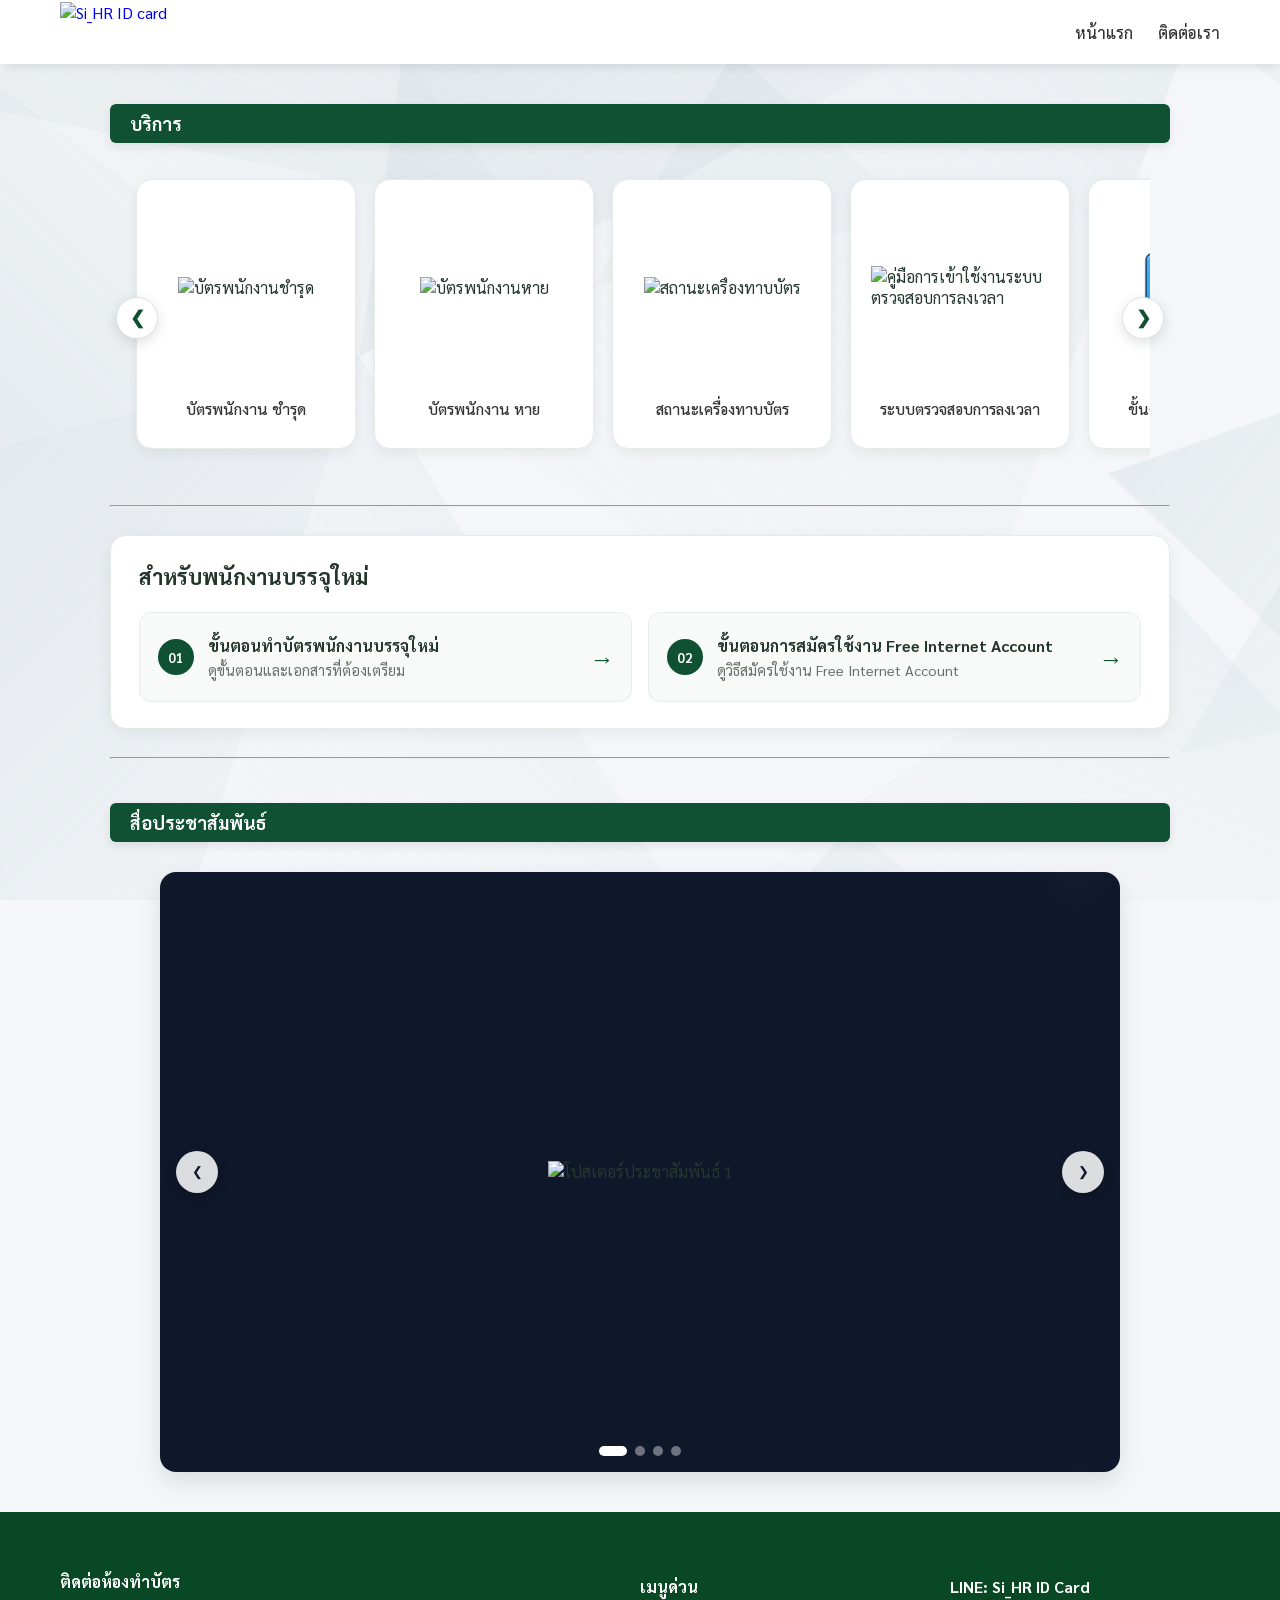
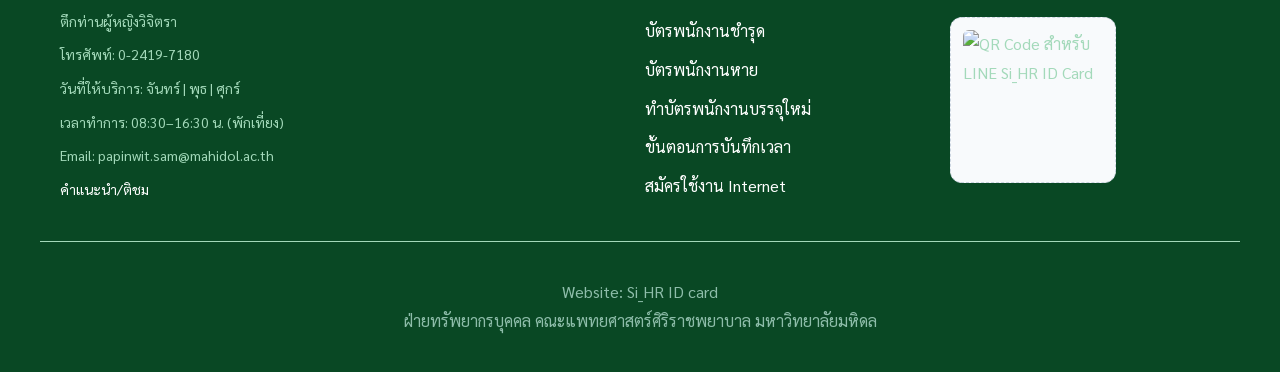
==== commit 059d5ac6: "Update index.html" ====
--- a/index.html
+++ b/index.html
@@ -1190,7 +1190,7 @@
         <p>วันที่ให้บริการ: จันทร์ | พุธ | ศุกร์</p>
         <p>เวลาทำการ: 08:30–16:30 น. (พักเที่ยง)</p>
         <p>Email: papinwit.sam@mahidol.ac.th</p>
-        <p style="color: #ffffff"><a href="https://forms.gle/JvUvBWacMSyfYq31A">คำแนะนำ/ติชม</a></p>
+        <p><a href="https://forms.gle/JvUvBWacMSyfYq31A" style="color: #ffffff" target="_blank">คำแนะนำ/ติชม</a></p>
       </div>
 
       <nav class="footer-links" aria-label="เมนูด่วน">
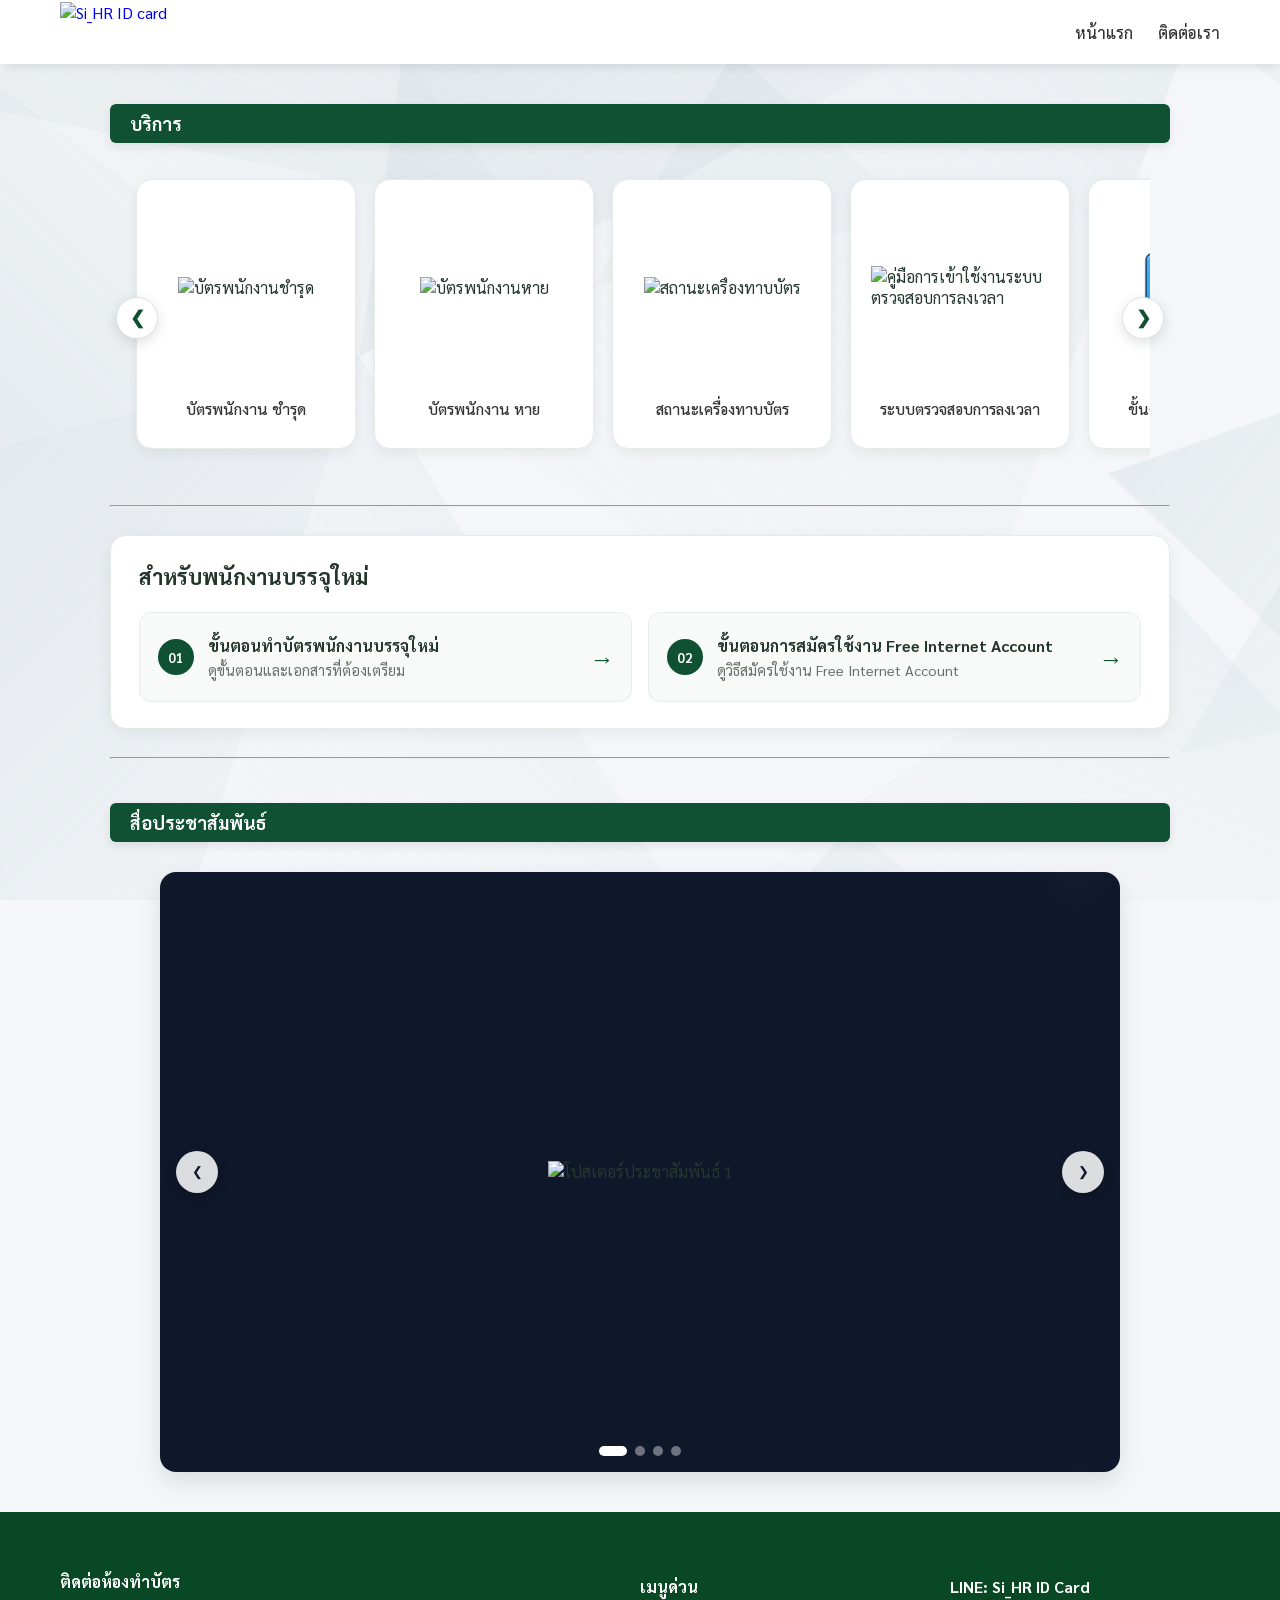
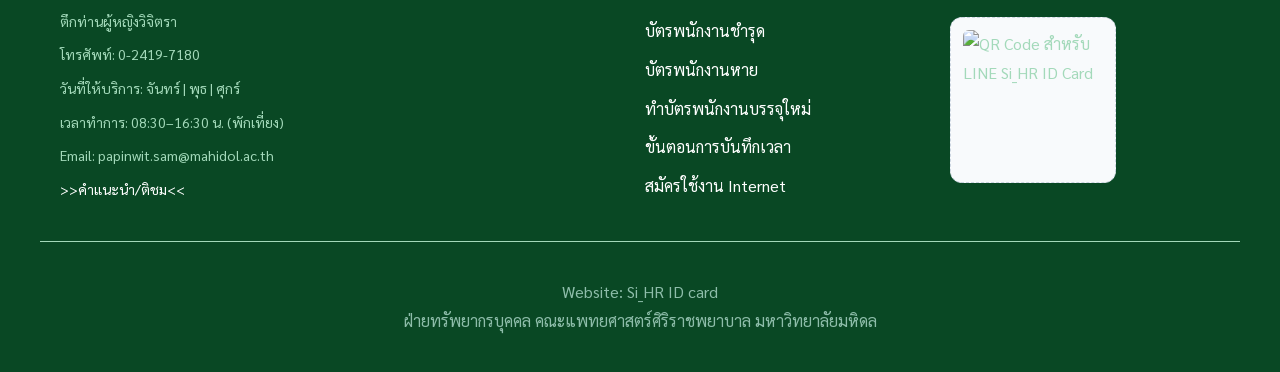
==== commit 5e281ffd: "Update index.html" ====
--- a/index.html
+++ b/index.html
@@ -1190,7 +1190,7 @@
         <p>วันที่ให้บริการ: จันทร์ | พุธ | ศุกร์</p>
         <p>เวลาทำการ: 08:30–16:30 น. (พักเที่ยง)</p>
         <p>Email: papinwit.sam@mahidol.ac.th</p>
-        <p><a href="https://forms.gle/JvUvBWacMSyfYq31A" style="color: #ffffff" target="_blank">คำแนะนำ/ติชม</a></p>
+        <p><a href="https://forms.gle/JvUvBWacMSyfYq31A" style="color: #ffffff" target="_blank">>>คำแนะนำ/ติชม<<</a></p>
       </div>
 
       <nav class="footer-links" aria-label="เมนูด่วน">
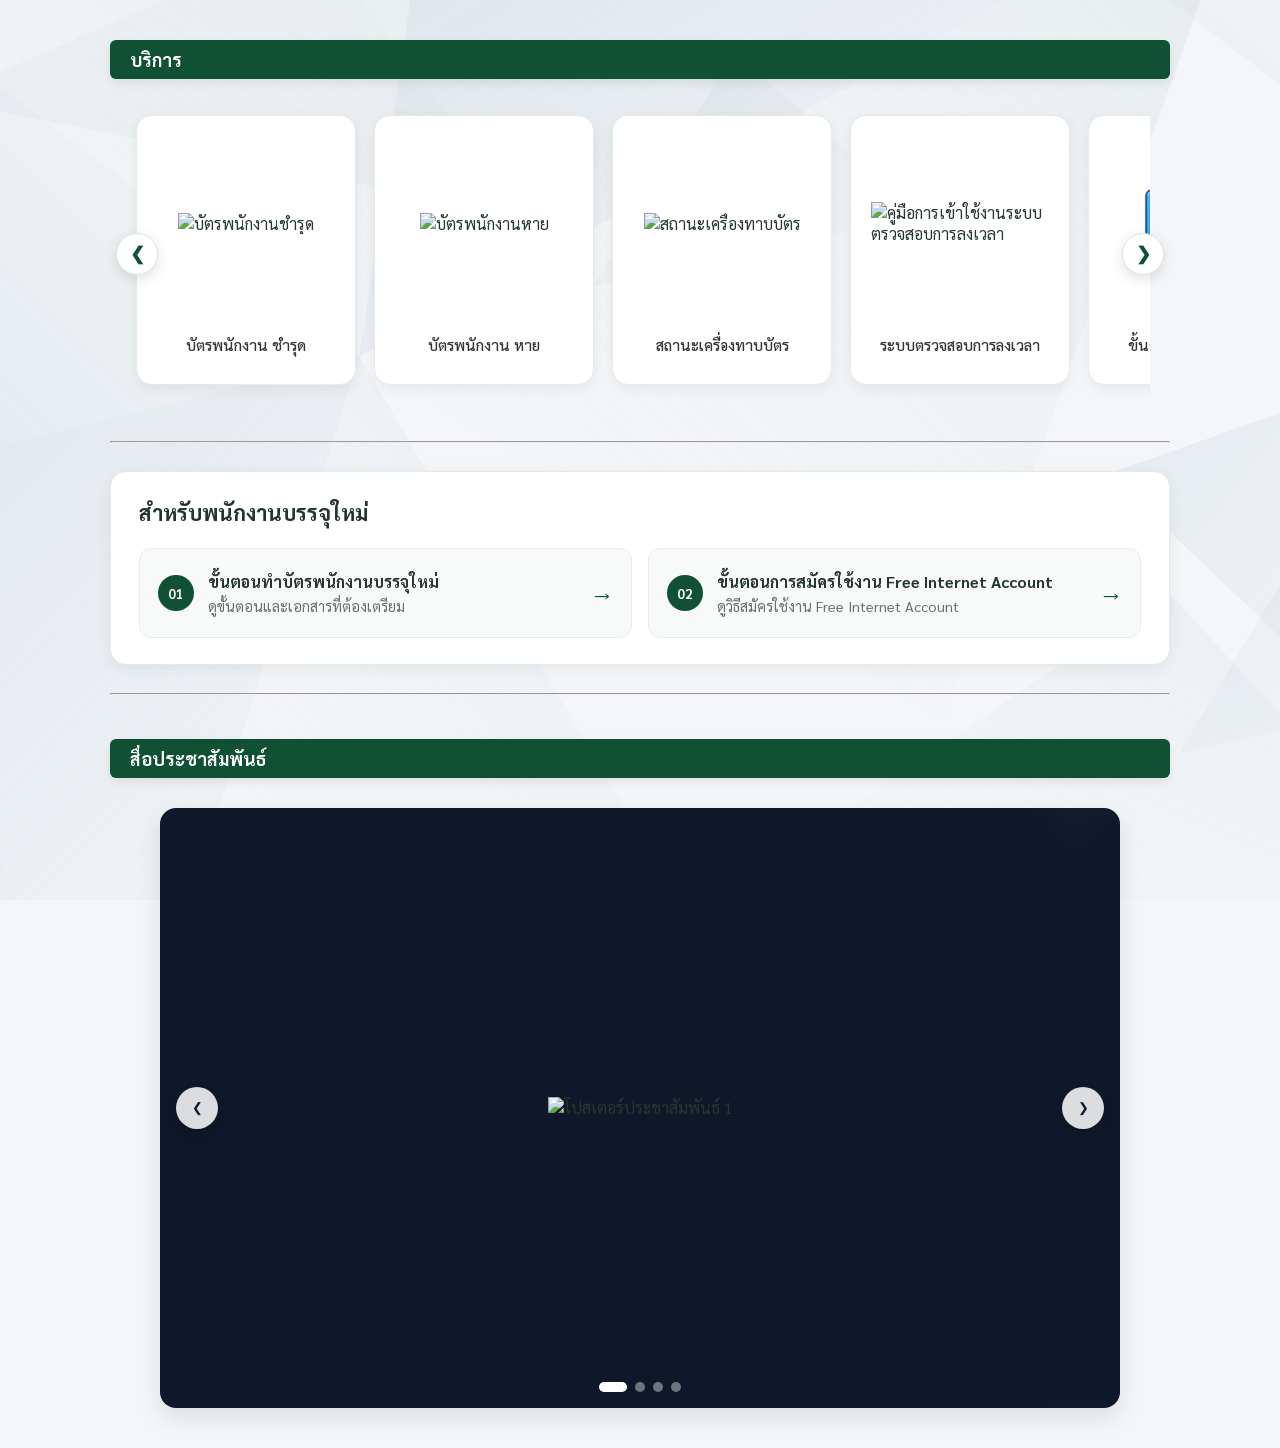
==== commit ec18951d: "Update index.html" ====
--- a/index.html
+++ b/index.html
@@ -12,7 +12,9 @@
   <link rel="preconnect" href="https://fonts.gstatic.com" crossorigin>
   <link href="https://fonts.googleapis.com/css2?family=Sarabun:wght@300;400;500;700&display=swap" rel="stylesheet">
   <link href="https://fonts.googleapis.com/css2?family=Prompt:wght@300;400;500;600&display=swap" rel="stylesheet">
-
+  <!-- 1. เรียกใช้ไฟล์ CSS กลาง -->
+  <link rel="stylesheet" href="style.css">
+  
   <!-- CSS หลัก (รวมจาก Style.html) -->
   <style>
     /* Base styles */
@@ -982,24 +984,8 @@
         </div>
     </div>
 
-  <!-- Navbar (รวมจาก Navbar.html) -->
-  <nav class="navbar" aria-label="เมนูหลัก">
-    <div class="navbar-container">
-      <a href="index.html" class="brand-logo" aria-label="Si_HR ID card หน้าแรก">
-        <img src="https://lh3.googleusercontent.com/d/1N0Srr3clRVZb4q0xxXGf65a9Et0MfInw" alt="Si_HR ID card">
-      </a>
-
-      <input type="checkbox" id="menu-toggle" class="menu-toggle" aria-label="เปิดหรือปิดเมนู">
-      <label for="menu-toggle" class="hamburger" aria-hidden="true">
-        <span></span><span></span><span></span>
-      </label>
-
-      <ul class="nav-menu">
-        <li class="nav-item"><a href="index.html" class="nav-link">หน้าแรก</a></li>
-        <li class="nav-item"><a href="#contact" class="nav-link">ติดต่อเรา</a></li>
-      </ul>
-    </div>
-  </nav>
+<!-- 2. จุดวาง Navbar อัตโนมัติ -->
+  <div id="navbar-placeholder"></div>
 
   <!-- เนื้อหาหลัก (จาก ID_Card.html) -->
   <main class="main-container">
@@ -1180,42 +1166,11 @@
     </div>
   </main>
 
-  <!-- Site footer (รวมจาก Footer.html) -->
-  <footer class="footer">
-    <div class="footer-container">
-      <div class="footer-about" id="contact">
-        <h3>ติดต่อห้องทำบัตร</h3>
-        <p>ตึกท่านผู้หญิงวิจิตรา</p>
-        <p>โทรศัพท์: 0-2419-7180</p>
-        <p>วันที่ให้บริการ: จันทร์ | พุธ | ศุกร์</p>
-        <p>เวลาทำการ: 08:30–16:30 น. (พักเที่ยง)</p>
-        <p>Email: papinwit.sam@mahidol.ac.th</p>
-        <p><a href="https://forms.gle/JvUvBWacMSyfYq31A" style="color: #ffffff" target="_blank">>>คำแนะนำ/ติชม<<</a></p>
-      </div>
-
-      <nav class="footer-links" aria-label="เมนูด่วน">
-        <h4>เมนูด่วน</h4>
-        <ul>
-          <li><a href="damaged-card.html">บัตรพนักงานชำรุด</a></li>
-          <li><a href="lost-card.html">บัตรพนักงานหาย</a></li>
-          <li><a href="new-employee-card.html">ทำบัตรพนักงานบรรจุใหม่</a></li>
-          <li><a href="time-recording-guide.html">ขั้นตอนการบันทึกเวลา</a></li>
-          <li><a href="internet-guide.html">สมัครใช้งาน Internet</a></li>
-        </ul>
-      </nav>
-
-      <div class="footer-links">
-        <h4>LINE: Si_HR ID Card</h4>
-        <div class="qr-image-box">
-          <img src="https://lh3.googleusercontent.com/d/1Mvo_v_kDtL4wOh22Q36dZmUaND2Kub74" alt="QR Code สำหรับ LINE Si_HR ID Card" loading="lazy">
-        </div>
-      </div>
-    </div>
-
-    <div class="footer-bottom">
-      <p>Website: Si_HR ID card<br>ฝ่ายทรัพยากรบุคคล คณะแพทยศาสตร์ศิริราชพยาบาล มหาวิทยาลัยมหิดล</p>
-    </div>
-  </footer>
+ <!-- 3. จุดวาง Footer อัตโนมัติ -->
+  <div id="footer-placeholder"></div>
+
+  <!-- เรียกใช้สคริปต์โหลด Navbar & Footer -->
+  <script src="layout.js"></script>
 
   <!-- Script สไลด์โปสเตอร์ -->
   <script>
--- a/style.css
+++ b/style.css
@@ -0,0 +1,169 @@
+/* ใน style.css */
+.si-footer {
+  background: #0f3d28;
+  color: #e6f2ec;
+  margin-top: 48px;
+  font-size: 0.9rem;
+}
+
+.si-footer-container {
+  max-width: 1200px;
+  margin: 0 auto;
+  padding: 36px 20px 28px;
+  display: grid;
+  grid-template-columns: 1.1fr 1fr 1.3fr;
+  gap: 28px;
+}
+
+.si-footer-logo {
+  display: flex;
+  align-items: center;
+  gap: 12px;
+  margin-bottom: 12px;
+}
+
+.si-footer-logo img {
+  width: 42px;
+  height: 42px;
+  background: #ffffff;
+  border-radius: 10px;
+  padding: 4px;
+}
+
+.si-footer-logo strong {
+  display: block;
+  font-size: 1.1rem;
+  color: #ffffff;
+}
+
+.si-footer-logo span {
+  font-size: 0.78rem;
+  color: #a9d1be;
+}
+
+.si-footer-address {
+  margin: 0 0 14px;
+  color: #cde5d9;
+  font-size: 0.86rem;
+}
+
+.si-feedback-btn {
+  display: inline-flex;
+  align-items: center;
+  gap: 6px;
+  padding: 7px 14px;
+  border-radius: 8px;
+  background: rgba(255, 255, 255, 0.12);
+  color: #ffffff;
+  text-decoration: none;
+  font-size: 0.82rem;
+  transition: background 0.2s;
+}
+
+.si-feedback-btn:hover {
+  background: rgba(255, 255, 255, 0.22);
+}
+
+.si-footer h4 {
+  margin: 0 0 12px;
+  font-size: 0.98rem;
+  color: #ffffff;
+  border-bottom: 1px solid rgba(255, 255, 255, 0.14);
+  padding-bottom: 6px;
+}
+
+.si-contact-list, .si-quick-links {
+  list-style: none;
+  padding: 0;
+  margin: 0;
+}
+
+.si-contact-list li {
+  display: flex;
+  justify-content: space-between;
+  gap: 10px;
+  padding: 4px 0;
+  font-size: 0.85rem;
+}
+
+.si-contact-list .label {
+  color: #9ec7b3;
+}
+
+.si-contact-list .value {
+  color: #ffffff;
+  font-weight: 500;
+  text-align: right;
+}
+
+.si-contact-list .value.link {
+  text-decoration: underline;
+  text-underline-offset: 3px;
+}
+
+.si-footer-links-wrap {
+  display: flex;
+  justify-content: space-between;
+  align-items: flex-start;
+  gap: 16px;
+}
+
+.si-quick-links li {
+  margin-bottom: 5px;
+}
+
+.si-quick-links a {
+  color: #cde5d9;
+  text-decoration: none;
+  font-size: 0.85rem;
+  transition: color 0.2s, padding-left 0.2s;
+}
+
+.si-quick-links a:hover {
+  color: #ffffff;
+  padding-left: 4px;
+}
+
+.si-qr-card {
+  background: #ffffff;
+  padding: 8px;
+  border-radius: 12px;
+  text-align: center;
+  width: 112px;
+  flex-shrink: 0;
+}
+
+.si-qr-card img {
+  width: 96px;
+  height: 96px;
+  display: block;
+  margin: 0 auto 4px;
+}
+
+.si-qr-card span {
+  display: block;
+  font-size: 0.7rem;
+  font-weight: 600;
+  color: #0f3d28;
+}
+
+.si-footer-bottom {
+  background: #0a2b1c;
+  text-align: center;
+  padding: 12px 16px;
+  font-size: 0.78rem;
+  color: #96beab;
+}
+
+@media (max-width: 860px) {
+  .si-footer-container {
+    grid-template-columns: 1fr;
+    gap: 22px;
+  }
+  .si-contact-list li {
+    justify-content: flex-start;
+  }
+  .si-contact-list .value {
+    text-align: left;
+  }
+}
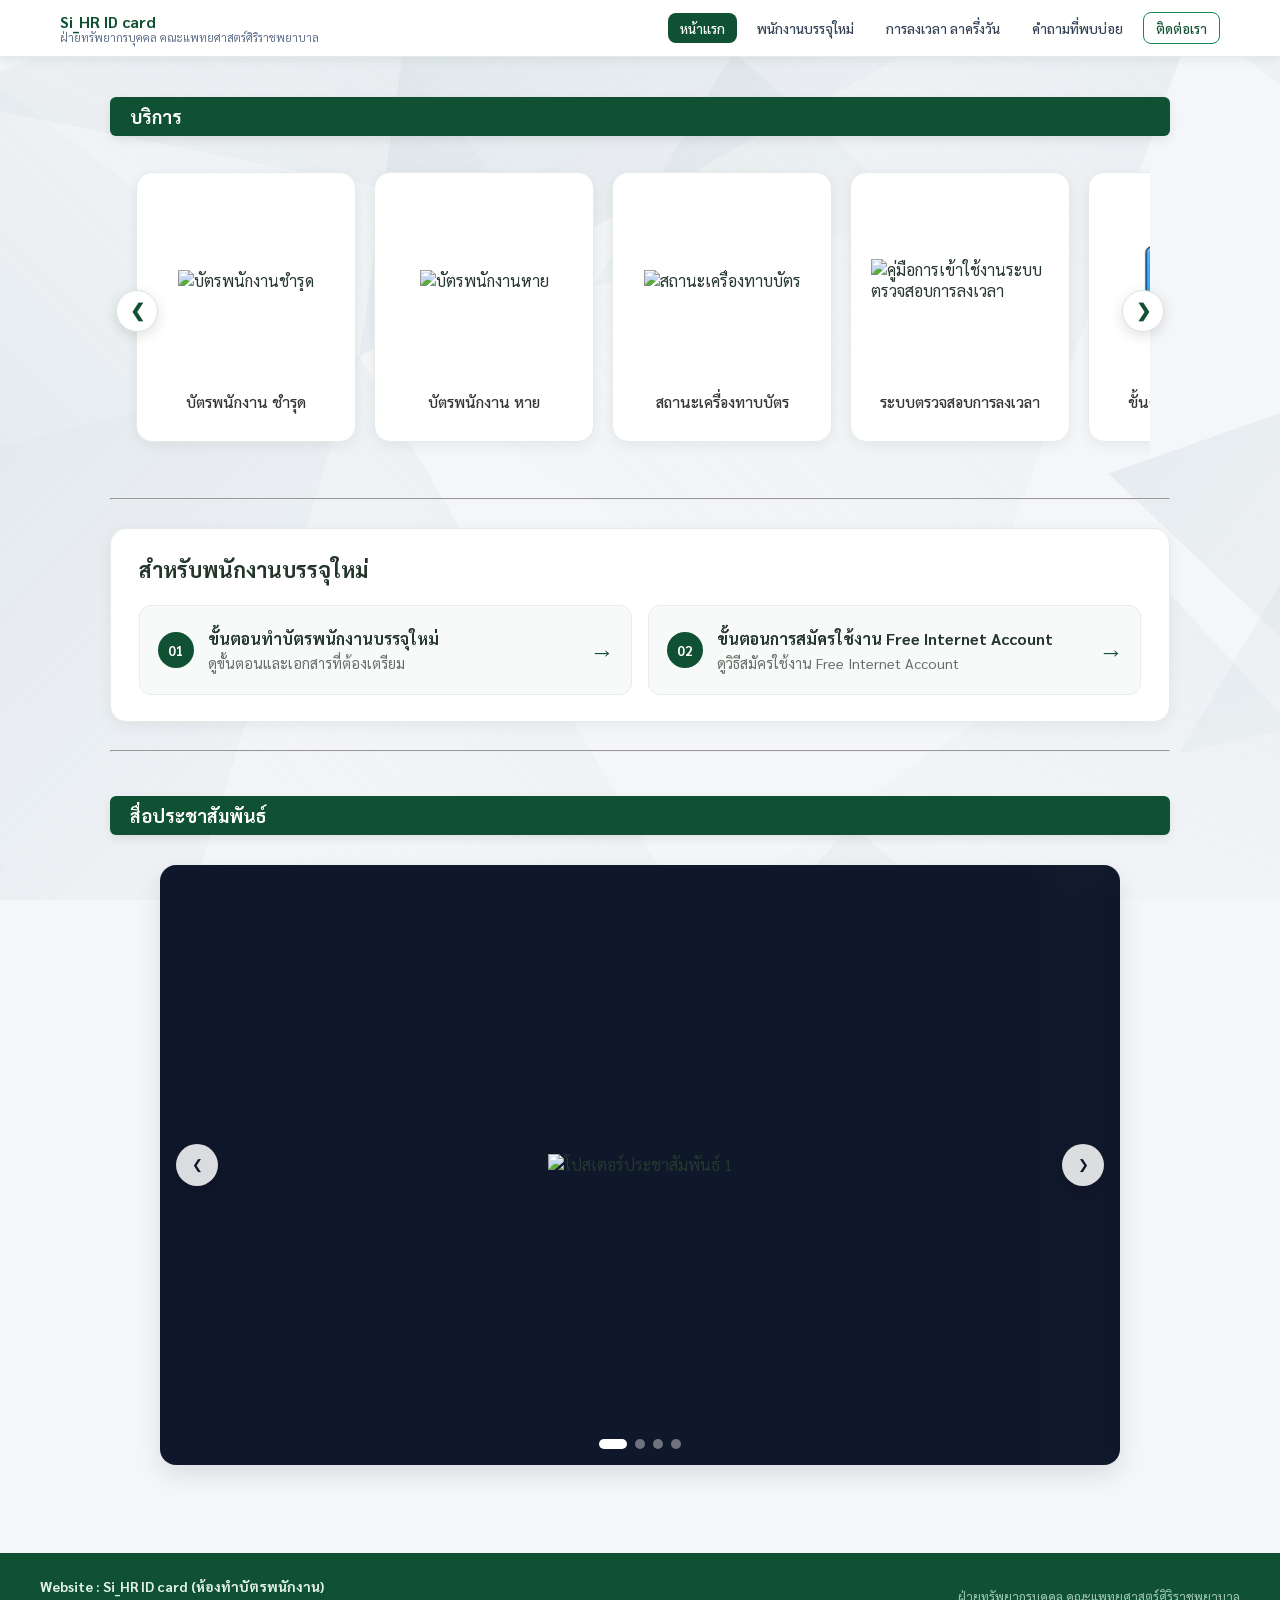
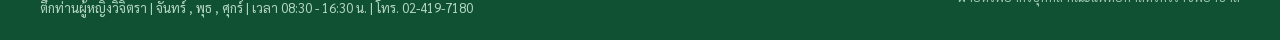
==== commit b9e47041: "Update index.html" ====
--- a/index.html
+++ b/index.html
@@ -987,6 +987,9 @@
 <!-- 2. จุดวาง Navbar อัตโนมัติ -->
   <div id="navbar-placeholder"></div>
 
+  <!-- จุดวางแถบแจ้งสถานะเปิด-ปิดห้องทำบัตร -->
+  <div id="office-status-placeholder"></div>
+
   <!-- เนื้อหาหลัก (จาก ID_Card.html) -->
   <main class="main-container">
     <div class="grid-section-container">
--- a/style.css
+++ b/style.css
@@ -1,169 +1,228 @@
-/* ใน style.css */
-.si-footer {
-  background: #0f3d28;
-  color: #e6f2ec;
-  margin-top: 48px;
-  font-size: 0.9rem;
-}
-
-.si-footer-container {
+/* ==========================================
+   Shared Navbar & Footer Styles
+   ========================================== */
+/* ล็อกตัวครอบ Navbar ให้ติดขอบบนตลอดเวลา */
+#navbar-placeholder {
+  position: sticky;
+  top: 0;
+  z-index: 1000;
+  width: 100%;
+  background: #ffffff;
+}
+
+.site-navbar {
+  background: #ffffff;
+  border-bottom: 1px solid #e2ebe5;
+  box-shadow: 0 2px 10px rgba(15, 81, 50, 0.08);
+}
+
+.site-navbar-inner {
   max-width: 1200px;
   margin: 0 auto;
-  padding: 36px 20px 28px;
-  display: grid;
-  grid-template-columns: 1.1fr 1fr 1.3fr;
-  gap: 28px;
-}
-
-.si-footer-logo {
-  display: flex;
-  align-items: center;
+  padding: 0 20px;
+  height: 56px; /* ความสูงกระชับตามที่ปรับไว้ */
+  display: flex;
+  align-items: center;
+  justify-content: space-between;
   gap: 12px;
-  margin-bottom: 12px;
-}
-
-.si-footer-logo img {
-  width: 42px;
-  height: 42px;
+}
+
+.site-brand {
+  display: flex;
+  align-items: center;
+  gap: 10px;
+  text-decoration: none;
+  color: #0f5132;
+}
+
+.site-brand-logo {
+  width: 34px;
+  height: 34px;
+  object-fit: contain;
+}
+
+.site-brand-text {
+  display: flex;
+  flex-direction: column;
+  line-height: 1.2;
+}
+
+.site-brand-text strong {
+  font-size: 1rem;
+  font-weight: 700;
+}
+
+.site-brand-text span {
+  font-size: 0.72rem;
+  color: #64748b;
+}
+
+.site-nav-actions {
+  display: flex;
+  align-items: center;
+  gap: 8px;
+  margin-left: auto;
+}
+
+.nav-btn {
+  padding: 6px 12px;
+  border-radius: 8px;
+  font-size: 0.85rem;
+  font-weight: 500;
+  color: #334155;
+  text-decoration: none;
+  transition: all 0.2s ease;
+  white-space: nowrap;
+}
+
+.nav-btn:hover {
+  background: #f0f8f3;
+  color: #0f5132;
+}
+
+.nav-btn.is-active {
+  background: #0f5132;
+  color: #ffffff;
+}
+
+.nav-btn-outline {
+  border: 1px solid #198754;
+  color: #0f5132;
+}
+
+/* Footer */
+.site-footer {
+  background: #0f5132;
+  color: #e2f1e8;
+  margin-top: 48px;
+  padding: 24px 20px;
+  font-size: 0.88rem;
+}
+
+.site-footer-inner {
+  max-width: 1200px;
+  margin: 0 auto;
+  display: flex;
+  flex-wrap: wrap;
+  justify-content: space-between;
+  align-items: center;
+  gap: 16px;
+}
+
+.footer-info p {
+  margin: 4px 0 0;
+  color: #b7d7c5;
+  font-size: 0.82rem;
+}
+
+.footer-copy {
+  font-size: 0.8rem;
+  color: #9ec5b0;
+}
+
+/* Responsive บนมือถือ */
+@media (max-width: 768px) {
+  .site-navbar-inner {
+    height: auto;
+    min-height: 64px;
+    padding: 8px 14px;
+    flex-wrap: wrap;
+  }
+
+  .site-brand-text span {
+    display: none;
+  }
+
+  .site-nav-actions {
+    width: 100%;
+    overflow-x: auto;
+    padding-bottom: 4px;
+  }
+}
+
+
+/* ==========================================
+   แถบแจ้งสถานะเปิด-ปิดห้องทำบัตร & ประกาศด่วน
+   ========================================== */
+.office-status-bar {
+  max-width: 1160px;
+  margin: 18px auto 0;
+  padding: 0 20px;
+}
+
+.office-status-card {
+  display: flex;
+  align-items: center;
+  justify-content: space-between;
+  flex-wrap: wrap;
+  gap: 10px 16px;
+  padding: 12px 18px;
+  border-radius: 14px;
+  border: 1px solid #d5e5dc;
   background: #ffffff;
-  border-radius: 10px;
-  padding: 4px;
-}
-
-.si-footer-logo strong {
-  display: block;
-  font-size: 1.1rem;
-  color: #ffffff;
-}
-
-.si-footer-logo span {
-  font-size: 0.78rem;
-  color: #a9d1be;
-}
-
-.si-footer-address {
-  margin: 0 0 14px;
-  color: #cde5d9;
+  box-shadow: 0 4px 14px rgba(15, 81, 50, 0.06);
+  font-size: 0.95rem;
+}
+
+.office-status-left {
+  display: flex;
+  align-items: center;
+  gap: 10px;
+  font-weight: 600;
+}
+
+.status-dot {
+  width: 11px;
+  height: 11px;
+  border-radius: 50%;
+  flex-shrink: 0;
+}
+
+/* สถานะ: เปิดให้บริการ (สีเขียว) */
+.office-status-card.is-open {
+  background: #eef9f2;
+  border-color: #b7dfc7;
+  color: #0f5132;
+}
+.office-status-card.is-open .status-dot {
+  background: #16a34a;
+  box-shadow: 0 0 0 4px rgba(22, 163, 74, 0.2);
+}
+
+/* สถานะ: พักเที่ยง (สีส้ม) */
+.office-status-card.is-break {
+  background: #fff8eb;
+  border-color: #f3d59b;
+  color: #855808;
+}
+.office-status-card.is-break .status-dot {
+  background: #f59e0b;
+  box-shadow: 0 0 0 4px rgba(245, 158, 11, 0.2);
+}
+
+/* สถานะ: ปิดทำการ / ประกาศพิเศษ (สีแดง) */
+.office-status-card.is-closed {
+  background: #fef2f2;
+  border-color: #fecaca;
+  color: #991b1b;
+}
+.office-status-card.is-closed .status-dot {
+  background: #dc2626;
+  box-shadow: 0 0 0 4px rgba(220, 38, 38, 0.18);
+}
+
+.office-status-schedule {
   font-size: 0.86rem;
-}
-
-.si-feedback-btn {
-  display: inline-flex;
-  align-items: center;
-  gap: 6px;
-  padding: 7px 14px;
-  border-radius: 8px;
-  background: rgba(255, 255, 255, 0.12);
-  color: #ffffff;
-  text-decoration: none;
-  font-size: 0.82rem;
-  transition: background 0.2s;
-}
-
-.si-feedback-btn:hover {
-  background: rgba(255, 255, 255, 0.22);
-}
-
-.si-footer h4 {
-  margin: 0 0 12px;
-  font-size: 0.98rem;
-  color: #ffffff;
-  border-bottom: 1px solid rgba(255, 255, 255, 0.14);
-  padding-bottom: 6px;
-}
-
-.si-contact-list, .si-quick-links {
-  list-style: none;
-  padding: 0;
-  margin: 0;
-}
-
-.si-contact-list li {
-  display: flex;
-  justify-content: space-between;
-  gap: 10px;
-  padding: 4px 0;
-  font-size: 0.85rem;
-}
-
-.si-contact-list .label {
-  color: #9ec7b3;
-}
-
-.si-contact-list .value {
-  color: #ffffff;
-  font-weight: 500;
-  text-align: right;
-}
-
-.si-contact-list .value.link {
-  text-decoration: underline;
-  text-underline-offset: 3px;
-}
-
-.si-footer-links-wrap {
-  display: flex;
-  justify-content: space-between;
-  align-items: flex-start;
-  gap: 16px;
-}
-
-.si-quick-links li {
-  margin-bottom: 5px;
-}
-
-.si-quick-links a {
-  color: #cde5d9;
-  text-decoration: none;
-  font-size: 0.85rem;
-  transition: color 0.2s, padding-left 0.2s;
-}
-
-.si-quick-links a:hover {
-  color: #ffffff;
-  padding-left: 4px;
-}
-
-.si-qr-card {
-  background: #ffffff;
-  padding: 8px;
-  border-radius: 12px;
-  text-align: center;
-  width: 112px;
-  flex-shrink: 0;
-}
-
-.si-qr-card img {
-  width: 96px;
-  height: 96px;
-  display: block;
-  margin: 0 auto 4px;
-}
-
-.si-qr-card span {
-  display: block;
-  font-size: 0.7rem;
-  font-weight: 600;
-  color: #0f3d28;
-}
-
-.si-footer-bottom {
-  background: #0a2b1c;
-  text-align: center;
-  padding: 12px 16px;
-  font-size: 0.78rem;
-  color: #96beab;
-}
-
-@media (max-width: 860px) {
-  .si-footer-container {
-    grid-template-columns: 1fr;
-    gap: 22px;
-  }
-  .si-contact-list li {
-    justify-content: flex-start;
-  }
-  .si-contact-list .value {
-    text-align: left;
-  }
-}
+  opacity: 0.88;
+}
+
+@media (max-width: 768px) {
+  .office-status-bar {
+    padding: 0 12px;
+    margin-top: 14px;
+  }
+  .office-status-card {
+    padding: 12px 14px;
+    font-size: 0.9rem;
+  }
+}
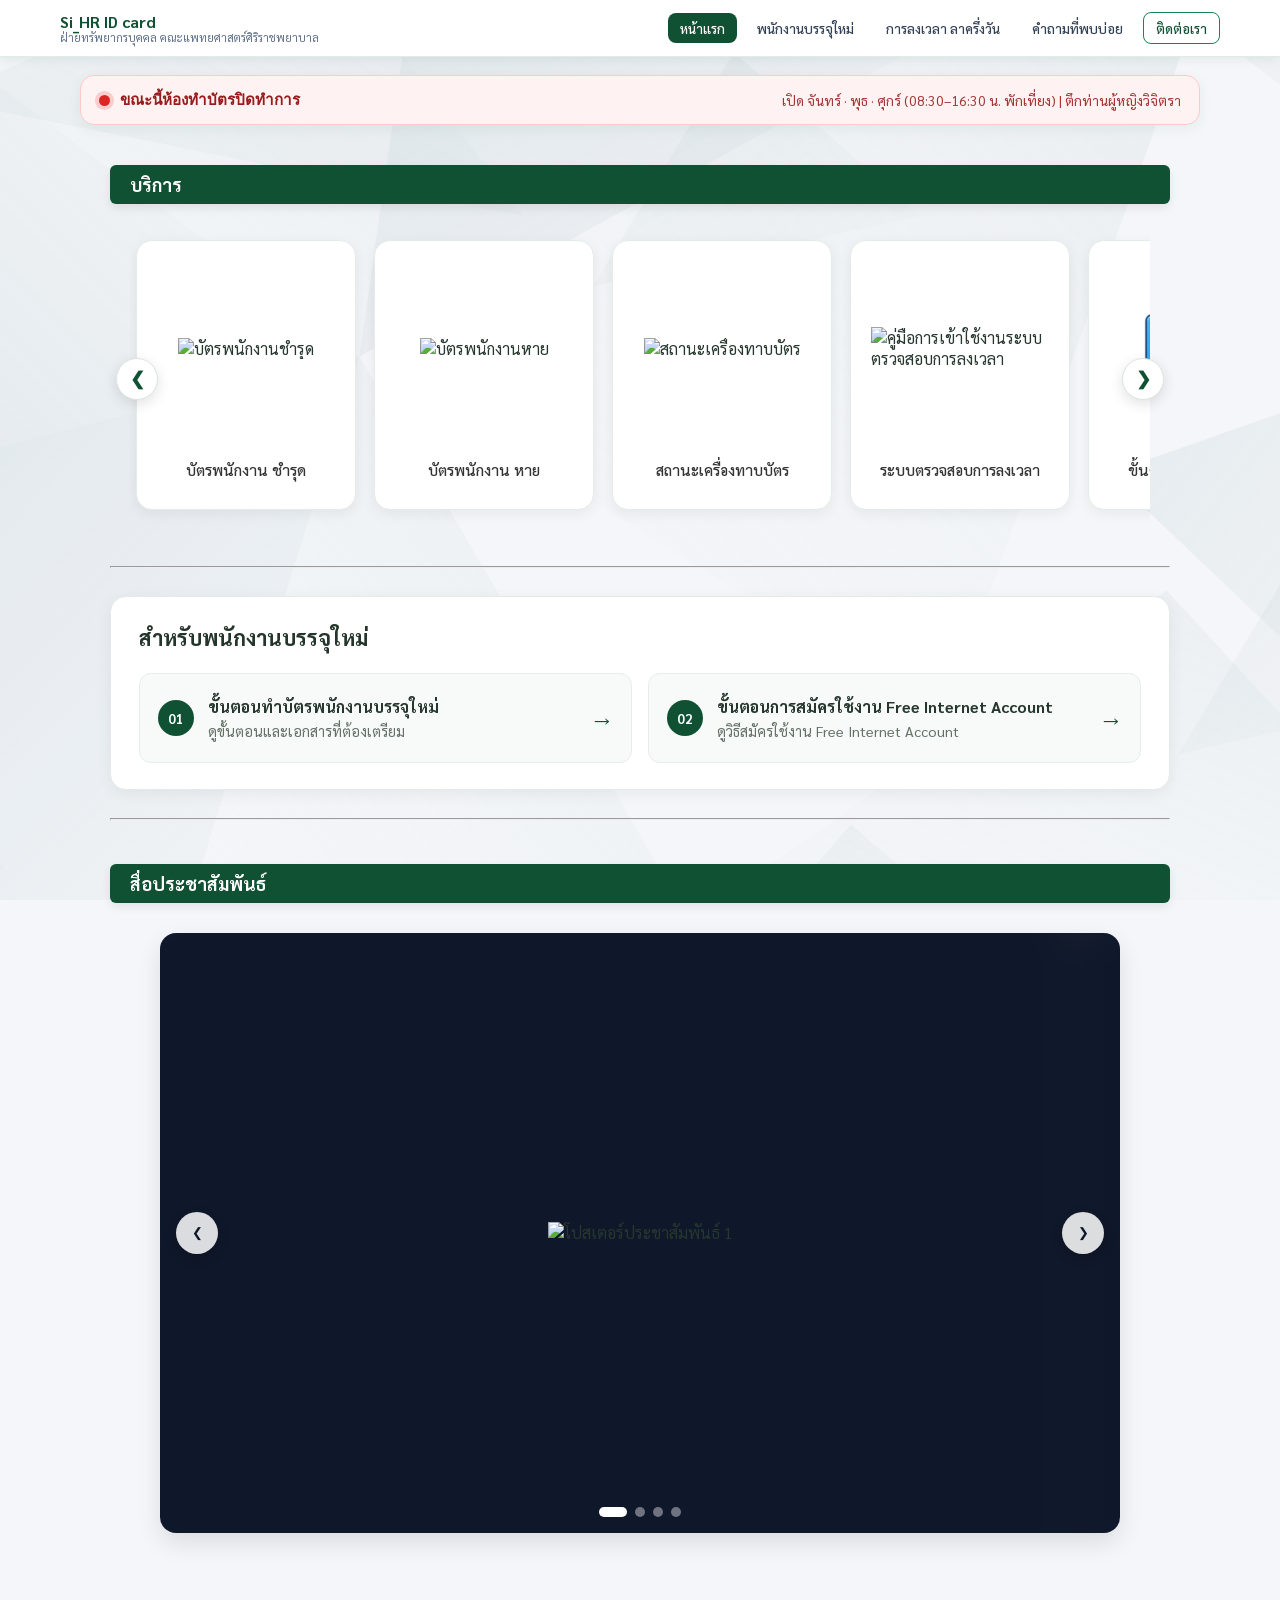
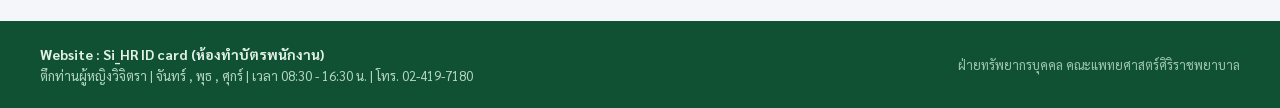
==== commit ce8180bd: "Update index.html" ====
--- a/index.html
+++ b/index.html
@@ -1038,7 +1038,7 @@
       </a>
 
       <!-- 4. คู่มือระบบตรวจสอบการลงเวลา -->
-      <a href="access-procedures.html" target="_blank" rel="noopener noreferrer">
+      <a href="access-procedures.html" rel="noopener noreferrer">
         <div class="image-card">
           <div class="image-box">
             <img src="https://lh3.googleusercontent.com/d/1Ao64DWcdWOHHdDG-63X2jXXSx6j0qG5H" alt="คู่มือการเข้าใช้งานระบบตรวจสอบการลงเวลา">
